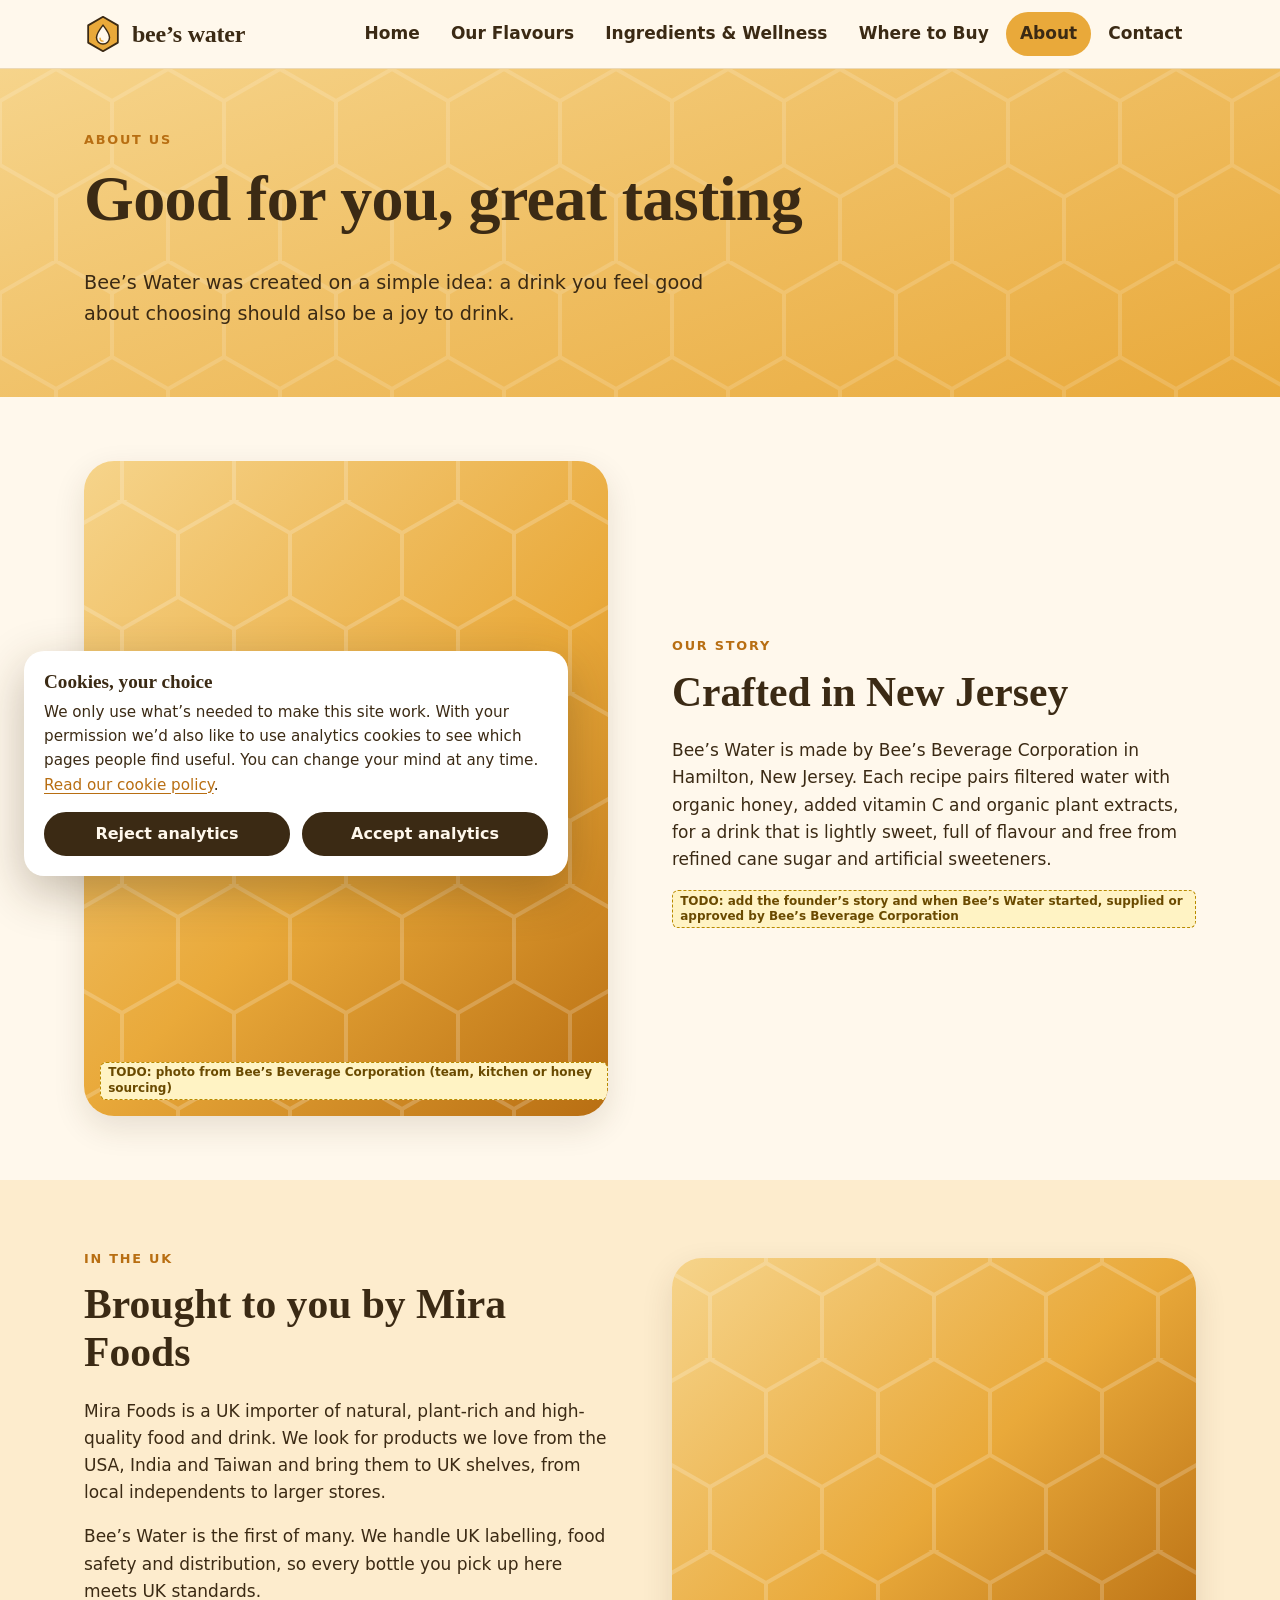
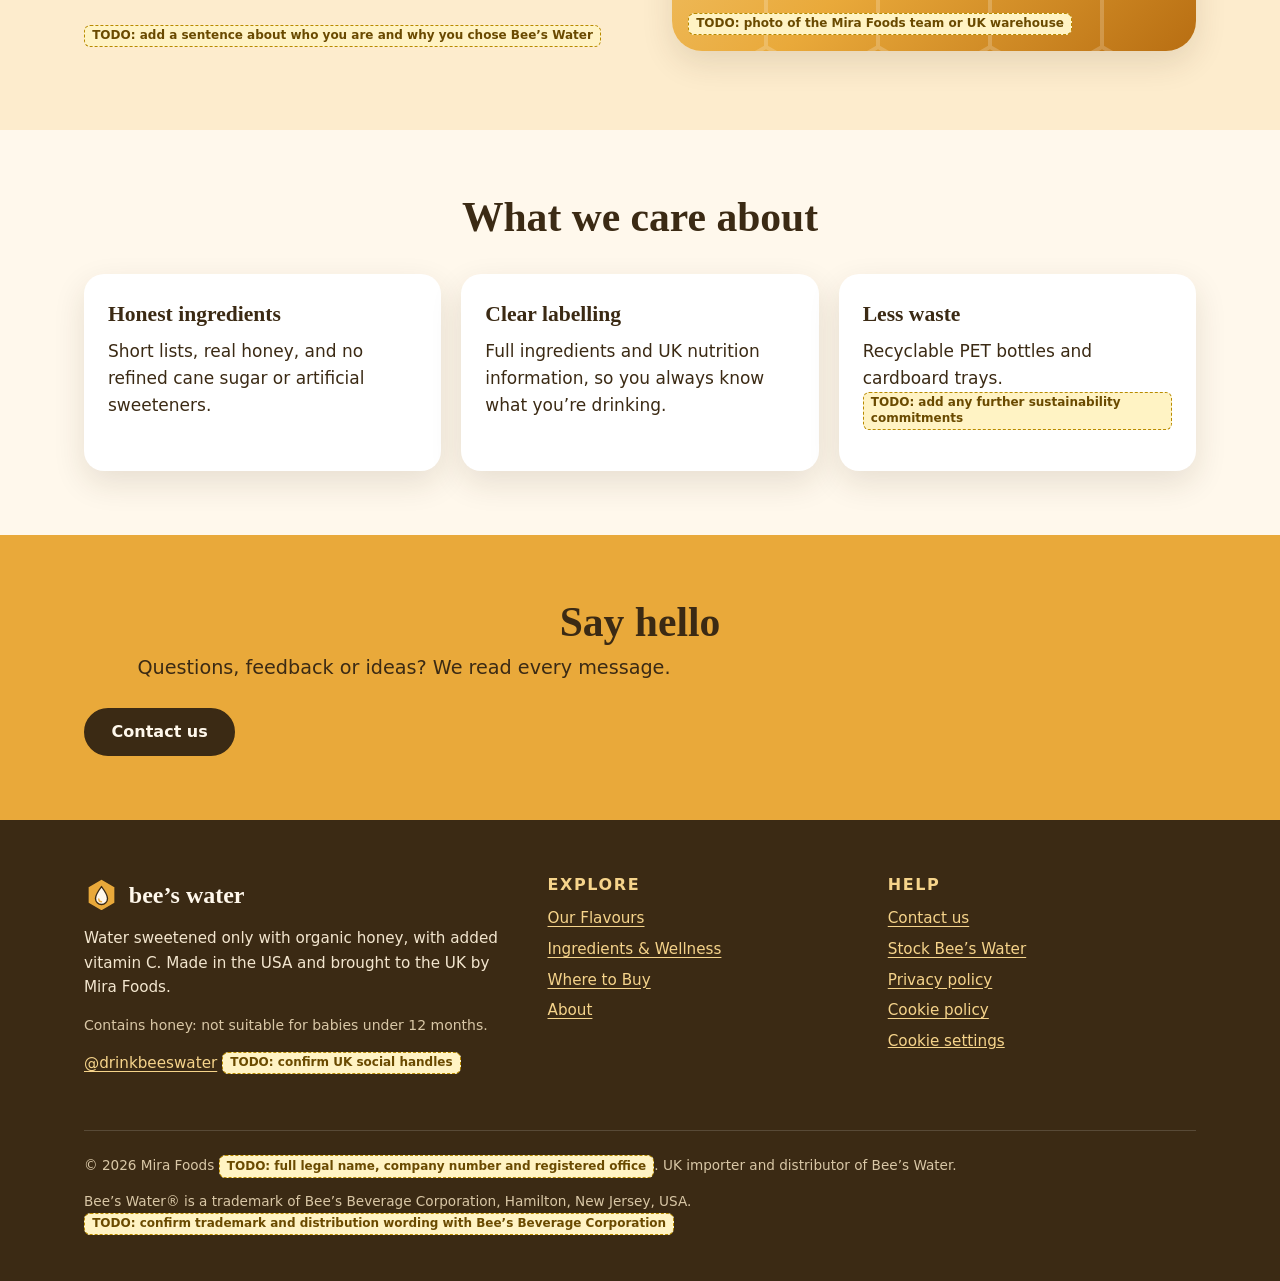
==== about.html @ be187165 "Add Where to Buy, About and Contact pages Co-Authored-By: Claude Opus 5.5 (1M context) <noreply@anth" ====
<!doctype html>
<html lang="en-GB">
<head>
  <meta charset="utf-8">
  <meta name="viewport" content="width=device-width, initial-scale=1">
  <title>About Us | Bee’s Water</title>
  <meta name="description" content="Bee’s Water is made by Bee’s Beverage Corporation in New Jersey, USA, and brought to the UK by Mira Foods.">
  <meta name="theme-color" content="#e9a93a">
  <link rel="icon" href="images/favicon.svg" type="image/svg+xml">
  <link rel="stylesheet" href="css/styles.css">
  <!-- TODO: add og:image and canonical URL once the domain is confirmed -->
</head>
<body>
  <a class="skip-link" href="#main">Skip to content</a>

  <header class="site-header">
    <div class="wrap">
      <a class="brand" href="index.html" aria-label="Bee’s Water home">
        <img src="images/logo-mark.svg" alt="" width="40" height="40">
        <span>bee’s water</span>
      </a>
      <!-- TODO: swap the placeholder mark for the official Bee’s Water logo files from Bee’s Beverage Corporation -->
      <button class="nav-toggle" type="button" aria-expanded="false" aria-controls="site-nav">
        <span class="nav-toggle-bars" aria-hidden="true"></span>Menu
      </button>
      <nav id="site-nav" class="site-nav" aria-label="Main">
        <ul>
          <li><a href="index.html">Home</a></li>
          <li><a href="flavours.html">Our Flavours</a></li>
          <li><a href="ingredients.html">Ingredients &amp; Wellness</a></li>
          <li><a href="where-to-buy.html">Where to Buy</a></li>
          <li><a href="about.html" aria-current="page">About</a></li>
          <li><a href="contact.html">Contact</a></li>
        </ul>
      </nav>
    </div>
  </header>

  <main id="main">
    <section class="page-hero">
      <div class="wrap">
        <span class="eyebrow">About us</span>
        <h1>Good for you, great tasting</h1>
        <p class="lede">Bee’s Water was created on a simple idea: a drink you feel good about choosing should also be a joy to drink.</p>
      </div>
    </section>

    <section class="section">
      <div class="wrap split">
        <div class="photo photo--tall">
          <span class="todo">TODO: photo from Bee’s Beverage Corporation (team, kitchen or honey sourcing)</span>
        </div>
        <div>
          <span class="eyebrow">Our story</span>
          <h2>Crafted in New Jersey</h2>
          <p>Bee’s Water is made by Bee’s Beverage Corporation in Hamilton, New Jersey. Each recipe pairs filtered water with organic honey, added vitamin C and organic plant extracts, for a drink that is lightly sweet, full of flavour and free from refined cane sugar and artificial sweeteners.</p>
          <p><span class="todo">TODO: add the founder’s story and when Bee’s Water started, supplied or approved by Bee’s Beverage Corporation</span></p>
        </div>
      </div>
    </section>

    <section class="section section--cream2">
      <div class="wrap split split--flip">
        <div class="photo">
          <span class="todo">TODO: photo of the Mira Foods team or UK warehouse</span>
        </div>
        <div>
          <span class="eyebrow">In the UK</span>
          <h2>Brought to you by Mira Foods</h2>
          <p>Mira Foods is a UK importer of natural, plant-rich and high-quality food and drink. We look for products we love from the USA, India and Taiwan and bring them to UK shelves, from local independents to larger stores.</p>
          <p>Bee’s Water is the first of many. We handle UK labelling, food safety and distribution, so every bottle you pick up here meets UK standards.</p>
          <p><span class="todo">TODO: add a sentence about who you are and why you chose Bee’s Water</span></p>
        </div>
      </div>
    </section>

    <section class="section">
      <div class="wrap">
        <div class="center"><h2>What we care about</h2></div>
        <div class="grid grid--3" style="margin-top:2rem">
          <div class="card"><h3>Honest ingredients</h3><p>Short lists, real honey, and no refined cane sugar or artificial sweeteners.</p></div>
          <div class="card"><h3>Clear labelling</h3><p>Full ingredients and UK nutrition information, so you always know what you’re drinking.</p></div>
          <div class="card"><h3>Less waste</h3><p>Recyclable PET bottles and cardboard trays. <span class="todo">TODO: add any further sustainability commitments</span></p></div>
        </div>
      </div>
    </section>

    <section class="section section--honey">
      <div class="wrap cta-band">
        <h2>Say hello</h2>
        <p class="lede" style="color:var(--ink)">Questions, feedback or ideas? We read every message.</p>
        <div class="btn-row"><a class="btn" href="contact.html">Contact us</a></div>
      </div>
    </section>
  </main>

  <footer class="site-footer">
    <div class="wrap">
      <div class="footer-grid">
        <div>
          <p class="footer-brand"><img src="images/logo-mark.svg" alt="" width="36" height="36">bee’s water</p>
          <p>Water sweetened only with organic honey, with added vitamin C. Made in the USA and brought to the UK by Mira Foods.</p>
          <p class="small" style="color:#d9c7a6">Contains honey: not suitable for babies under 12 months.</p>
          <p><a href="https://www.instagram.com/drinkbeeswater" rel="noopener">@drinkbeeswater</a> <span class="todo">TODO: confirm UK social handles</span></p>
        </div>
        <div>
          <h2>Explore</h2>
          <ul>
            <li><a href="flavours.html">Our Flavours</a></li>
            <li><a href="ingredients.html">Ingredients &amp; Wellness</a></li>
            <li><a href="where-to-buy.html">Where to Buy</a></li>
            <li><a href="about.html">About</a></li>
          </ul>
        </div>
        <div>
          <h2>Help</h2>
          <ul>
            <li><a href="contact.html">Contact us</a></li>
            <li><a href="where-to-buy.html#trade">Stock Bee’s Water</a></li>
            <li><a href="privacy.html">Privacy policy</a></li>
            <li><a href="cookies.html">Cookie policy</a></li>
            <li><button class="link-button" type="button" data-cookie-settings>Cookie settings</button></li>
          </ul>
        </div>
      </div>
      <div class="footer-legal">
        <p>© <span data-year>2026</span> Mira Foods <span class="todo">TODO: full legal name, company number and registered office</span>. UK importer and distributor of Bee’s Water.</p>
        <p>Bee’s Water® is a trademark of Bee’s Beverage Corporation, Hamilton, New Jersey, USA. <span class="todo">TODO: confirm trademark and distribution wording with Bee’s Beverage Corporation</span></p>
      </div>
    </div>
  </footer>

  <div id="cookie-banner" class="cookie-banner" role="region" aria-label="Cookie consent" hidden>
    <h2>Cookies, your choice</h2>
    <p>We only use what’s needed to make this site work. With your permission we’d also like to use analytics cookies to see which pages people find useful. You can change your mind at any time. <a href="cookies.html">Read our cookie policy</a>.</p>
    <div class="btn-row">
      <button class="btn" type="button" data-consent="reject">Reject analytics</button>
      <button class="btn" type="button" data-consent="accept">Accept analytics</button>
    </div>
  </div>

  <script src="js/main.js" defer></script>
</body>
</html>
---- css/styles.css ----
/* Bee's Water UK — shared styles
   Mobile-first. Breakpoints: 40em (640px), 60em (960px). */

:root {
  --honey: #e9a93a;
  --honey-light: #f6d48b;
  --honey-deep: #b86e12;
  --cream: #fff8ec;
  --cream-2: #fdeccd;
  --ink: #3b2a14;
  --ink-soft: #6b5434;
  --white: #ffffff;
  --line: #ecd9b6;

  --blueberry: #5b4b9e;
  --classic: #e9a93a;
  --ginger: #d9822b;
  --lemon: #f2cf3b;

  --radius: 1.25rem;
  --radius-pill: 999px;
  --shadow: 0 0.75rem 2rem rgba(59, 42, 20, 0.12);
  --wrap: 72rem;

  --font-head: "Iowan Old Style", "Palatino Linotype", Palatino, Georgia, serif;
  --font-body: system-ui, -apple-system, "Segoe UI", Roboto, "Helvetica Neue", Arial, sans-serif;
}

*,
*::before,
*::after { box-sizing: border-box; }

html { scroll-behavior: smooth; -webkit-text-size-adjust: 100%; }
@media (prefers-reduced-motion: reduce) {
  html { scroll-behavior: auto; }
  *, *::before, *::after { transition: none !important; animation: none !important; }
}

body {
  margin: 0;
  font-family: var(--font-body);
  font-size: 1.0625rem;
  line-height: 1.6;
  color: var(--ink);
  background: var(--cream);
}

img, svg { max-width: 100%; height: auto; display: block; }

h1, h2, h3 {
  font-family: var(--font-head);
  line-height: 1.15;
  margin: 0 0 0.5em;
  color: var(--ink);
}
h1 { font-size: clamp(2.25rem, 7vw, 4rem); letter-spacing: -0.01em; }
h2 { font-size: clamp(1.75rem, 4.5vw, 2.6rem); }
h3 { font-size: 1.35rem; }
p { margin: 0 0 1em; }

a { color: var(--honey-deep); text-underline-offset: 0.2em; }
a:hover { color: var(--ink); }
:focus-visible { outline: 3px solid var(--blueberry); outline-offset: 3px; border-radius: 4px; }

.wrap { width: 100%; max-width: var(--wrap); margin: 0 auto; padding: 0 1.25rem; }
.section { padding: 4rem 0; }
.section--cream2 { background: var(--cream-2); }
.section--honey { background: var(--honey); }
.section--ink { background: var(--ink); color: var(--cream); }
.section--ink h2, .section--ink h3 { color: var(--cream); }
.center { text-align: center; }
.lede { font-size: 1.2rem; color: var(--ink-soft); max-width: 40rem; }
.center .lede { margin-left: auto; margin-right: auto; }
.eyebrow {
  display: inline-block;
  font-size: 0.8rem;
  font-weight: 700;
  letter-spacing: 0.14em;
  text-transform: uppercase;
  color: var(--honey-deep);
  margin-bottom: 0.75rem;
}
.small { font-size: 0.875rem; color: var(--ink-soft); }

.skip-link {
  position: absolute; left: -999px; top: 0.5rem;
  background: var(--ink); color: var(--cream); padding: 0.5rem 1rem; z-index: 100;
  border-radius: var(--radius-pill);
}
.skip-link:focus { left: 0.5rem; }

/* TODO marker: visible flag for anything awaiting Naren's input. Search the code for "TODO". */
.todo {
  display: inline-block;
  font: 600 0.75rem/1.3 var(--font-body);
  background: #fff3c4;
  color: #6a4a00;
  border: 1px dashed #b88a00;
  border-radius: 0.4rem;
  padding: 0.15rem 0.45rem;
  vertical-align: middle;
}
.todo-block {
  border: 2px dashed #b88a00;
  background: #fffbea;
  border-radius: var(--radius);
  padding: 1rem 1.25rem;
  margin: 1.5rem 0;
}

/* Buttons */
.btn {
  display: inline-flex; align-items: center; justify-content: center; gap: 0.5rem;
  min-height: 3rem;
  padding: 0.75rem 1.6rem;
  border-radius: var(--radius-pill);
  border: 2px solid var(--ink);
  background: var(--ink);
  color: var(--cream);
  font: 600 1rem/1 var(--font-body);
  text-decoration: none;
  cursor: pointer;
  transition: transform 0.15s ease, background 0.15s ease, color 0.15s ease;
}
.btn:hover { transform: translateY(-2px); background: var(--honey-deep); border-color: var(--honey-deep); color: var(--white); }
.btn--ghost { background: transparent; color: var(--ink); }
.btn--ghost:hover { background: var(--ink); border-color: var(--ink); color: var(--cream); }
.btn--honey { background: var(--honey); border-color: var(--honey); color: var(--ink); }
.btn--honey:hover { background: var(--cream); border-color: var(--cream); color: var(--ink); }
.btn-row { display: flex; flex-wrap: wrap; gap: 0.75rem; margin-top: 1.5rem; }
.center .btn-row { justify-content: center; }

/* Header */
.site-header {
  position: sticky; top: 0; z-index: 50;
  background: rgba(255, 248, 236, 0.95);
  backdrop-filter: blur(8px);
  border-bottom: 1px solid var(--line);
}
.site-header .wrap { display: flex; align-items: center; justify-content: space-between; min-height: 4.25rem; }
.brand { display: flex; align-items: center; gap: 0.6rem; text-decoration: none; color: var(--ink); }
.brand img { width: 2.4rem; height: 2.4rem; }
.brand span { font-family: var(--font-head); font-size: 1.5rem; font-weight: 700; letter-spacing: -0.01em; }

.nav-toggle {
  display: inline-flex; align-items: center; gap: 0.5rem;
  background: none; border: 2px solid var(--ink); border-radius: var(--radius-pill);
  padding: 0.45rem 1rem; font: 600 0.95rem var(--font-body); color: var(--ink); cursor: pointer;
}
.nav-toggle-bars, .nav-toggle-bars::before, .nav-toggle-bars::after {
  display: block; width: 1.1rem; height: 2px; background: var(--ink); position: relative; content: "";
}
.nav-toggle-bars::before { position: absolute; top: -6px; }
.nav-toggle-bars::after { position: absolute; top: 6px; }

.site-nav { display: none; }
.site-nav.is-open {
  display: block; position: absolute; left: 0; right: 0; top: 100%;
  background: var(--cream); border-bottom: 1px solid var(--line); box-shadow: var(--shadow);
}
.site-nav ul { list-style: none; margin: 0; padding: 0.5rem 1.25rem 1.25rem; }
.site-nav a {
  display: block; padding: 0.8rem 0; text-decoration: none; color: var(--ink); font-weight: 600;
  border-bottom: 1px solid var(--line);
}
.site-nav a[aria-current="page"] { color: var(--honey-deep); }

@media (min-width: 60em) {
  .nav-toggle { display: none; }
  .site-nav, .site-nav.is-open { display: block; position: static; background: none; border: 0; box-shadow: none; }
  .site-nav ul { display: flex; gap: 0.25rem; padding: 0; }
  .site-nav a { border: 0; padding: 0.5rem 0.85rem; border-radius: var(--radius-pill); }
  .site-nav a:hover { background: var(--cream-2); }
  .site-nav a[aria-current="page"] { background: var(--honey); color: var(--ink); }
}

/* Hero */
.hero {
  position: relative; overflow: hidden;
  background:
    radial-gradient(circle at 85% 20%, rgba(255, 255, 255, 0.55), transparent 40%),
    linear-gradient(160deg, var(--honey-light) 0%, var(--honey) 60%, #dc9426 100%);
  padding: 3rem 0 0;
}
.hero::before {
  /* honeycomb texture */
  content: ""; position: absolute; inset: 0; opacity: 0.18; pointer-events: none;
  background-image: url("../images/honeycomb.svg");
  background-size: 7rem auto;
}
.hero .wrap { position: relative; display: grid; gap: 2rem; }
.hero h1 { color: var(--ink); }
.hero .lede { color: var(--ink); }
.hero-bottles { display: flex; justify-content: center; align-items: flex-end; gap: 0.25rem; margin-top: 1rem; }
.hero-bottles img { width: 22%; max-width: 8.5rem; filter: drop-shadow(0 1rem 1rem rgba(59, 42, 20, 0.25)); }
.hero-bottles img:nth-child(2), .hero-bottles img:nth-child(3) { width: 25%; max-width: 9.5rem; }
@media (min-width: 60em) {
  .hero { padding: 5rem 0 0; }
  .hero .wrap { grid-template-columns: 1.05fr 1fr; align-items: end; }
  .hero-copy { padding-bottom: 5rem; }
}

.page-hero {
  background: linear-gradient(160deg, var(--honey-light), var(--honey));
  padding: 3.5rem 0 3rem;
  position: relative; overflow: hidden;
}
.page-hero::before {
  content: ""; position: absolute; inset: 0; opacity: 0.15; pointer-events: none;
  background-image: url("../images/honeycomb.svg"); background-size: 7rem auto;
}
.page-hero .wrap { position: relative; }
.page-hero .lede { color: var(--ink); }

/* Feature badges */
.badges { display: grid; grid-template-columns: repeat(2, 1fr); gap: 0.75rem; list-style: none; padding: 0; margin: 2rem 0 0; }
.badges li {
  background: var(--white); border-radius: var(--radius); padding: 1rem; text-align: center;
  font-weight: 600; box-shadow: 0 0.25rem 1rem rgba(59, 42, 20, 0.06);
}
.badges li span { display: block; font-size: 1.6rem; margin-bottom: 0.25rem; }
@media (min-width: 40em) { .badges { grid-template-columns: repeat(3, 1fr); } }
@media (min-width: 60em) { .badges { grid-template-columns: repeat(6, 1fr); } }

/* Cards and grids */
.grid { display: grid; gap: 1.25rem; }
@media (min-width: 40em) { .grid--2 { grid-template-columns: repeat(2, 1fr); } }
@media (min-width: 60em) {
  .grid--3 { grid-template-columns: repeat(3, 1fr); }
  .grid--4 { grid-template-columns: repeat(4, 1fr); }
}
@media (min-width: 40em) and (max-width: 59.99em) {
  .grid--3, .grid--4 { grid-template-columns: repeat(2, 1fr); }
}
.card {
  background: var(--white); border-radius: var(--radius); padding: 1.5rem;
  box-shadow: var(--shadow);
}
.card h3 { margin-top: 0.25rem; }

.flavour-card {
  --c: var(--honey);
  display: flex; flex-direction: column;
  background: var(--white); border-radius: var(--radius); overflow: hidden; box-shadow: var(--shadow);
  text-decoration: none; color: var(--ink);
  transition: transform 0.2s ease;
}
a.flavour-card:hover { transform: translateY(-4px); color: var(--ink); }
.flavour-card__art {
  background: radial-gradient(circle at 50% 30%, rgba(255, 255, 255, 0.6), transparent 60%), var(--c);
  padding: 1.5rem 0 0; display: flex; justify-content: center;
}
.flavour-card__art img { width: 42%; max-width: 8rem; filter: drop-shadow(0 0.75rem 0.75rem rgba(0, 0, 0, 0.2)); }
.flavour-card__body { padding: 1.25rem 1.5rem 1.5rem; }
.flavour-card__body h3 { margin-bottom: 0.25rem; }
.flavour-card__body p { margin: 0; color: var(--ink-soft); }
.c-blueberry { --c: #8f7fd0; }
.c-classic { --c: var(--honey-light); }
.c-ginger { --c: #f0b26a; }
.c-lemon { --c: #f7e17c; }

/* Split / media blocks */
.split { display: grid; gap: 2rem; align-items: center; }
@media (min-width: 60em) {
  .split { grid-template-columns: 1fr 1fr; gap: 4rem; }
  .split--flip > :first-child { order: 2; }
}

.photo {
  position: relative; border-radius: calc(var(--radius) * 1.5); overflow: hidden;
  aspect-ratio: 4 / 3; box-shadow: var(--shadow);
  background: linear-gradient(135deg, var(--honey-light), var(--honey) 55%, var(--honey-deep));
}
.photo::before {
  /* placeholder texture, hidden once a real photo is added */
  content: ""; position: absolute; inset: 0; opacity: 0.2;
  background: url("../images/honeycomb.svg") center / 7rem auto;
}
.photo:has(img)::before { display: none; }
.photo--tall { aspect-ratio: 4 / 5; }
.photo--wide { aspect-ratio: 16 / 9; }
.photo img { width: 100%; height: 100%; object-fit: cover; }
.photo .todo { position: absolute; left: 1rem; bottom: 1rem; }

/* Serve suggestions */
.serve { display: grid; gap: 1.25rem; }
@media (min-width: 40em) { .serve { grid-template-columns: 1fr 1fr; } }
.serve .card { text-align: center; }
.serve .card span { font-size: 2.5rem; display: block; }

/* Flavour detail (flavours page) */
.flavour {
  display: grid; gap: 1.5rem; padding: 3.5rem 0; border-bottom: 1px solid var(--line);
  scroll-margin-top: 5rem;
}
.flavour:last-of-type { border-bottom: 0; }
.flavour__art {
  background: radial-gradient(circle at 50% 30%, rgba(255, 255, 255, 0.6), transparent 60%), var(--c, var(--honey));
  border-radius: calc(var(--radius) * 1.5); display: flex; justify-content: center; padding: 2rem 0 0;
  min-height: 18rem; align-items: flex-end;
}
.flavour__art img { width: 38%; max-width: 11rem; filter: drop-shadow(0 1rem 1rem rgba(0, 0, 0, 0.2)); }
@media (min-width: 60em) {
  .flavour { grid-template-columns: 0.9fr 1.1fr; gap: 3.5rem; align-items: start; }
}
.tag-list { display: flex; flex-wrap: wrap; gap: 0.5rem; list-style: none; padding: 0; margin: 1rem 0; }
.tag-list li {
  background: var(--cream-2); border-radius: var(--radius-pill); padding: 0.3rem 0.85rem;
  font-size: 0.875rem; font-weight: 600;
}
.price { font-family: var(--font-head); font-size: 1.6rem; font-weight: 700; margin: 0.5rem 0 0; }

details {
  background: var(--white); border-radius: var(--radius); padding: 0.25rem 1.25rem; margin: 0.75rem 0;
  box-shadow: 0 0.25rem 1rem rgba(59, 42, 20, 0.06);
}
summary { cursor: pointer; font-weight: 700; padding: 0.85rem 0; }
details[open] summary { border-bottom: 1px solid var(--line); margin-bottom: 0.75rem; }

/* Tables */
.table-wrap { overflow-x: auto; }
table { width: 100%; border-collapse: collapse; font-size: 0.95rem; margin: 0.5rem 0 1rem; }
th, td { text-align: left; padding: 0.55rem 0.5rem; border-bottom: 1px solid var(--line); vertical-align: top; }
th { font-weight: 700; }
td.num, th.num { text-align: right; white-space: nowrap; }
caption { text-align: left; font-weight: 700; padding-bottom: 0.5rem; }

/* Callouts */
.callout {
  background: var(--white); border-left: 6px solid var(--honey); border-radius: 0.75rem;
  padding: 1rem 1.25rem; margin: 1.5rem 0;
}

/* Steps / timeline */
.steps { counter-reset: step; list-style: none; padding: 0; display: grid; gap: 1rem; }
@media (min-width: 60em) { .steps { grid-template-columns: repeat(3, 1fr); } }
.steps li { counter-increment: step; background: var(--white); border-radius: var(--radius); padding: 1.5rem; box-shadow: var(--shadow); }
.steps li::before {
  content: counter(step); display: grid; place-items: center;
  width: 2.5rem; height: 2.5rem; border-radius: 50%;
  background: var(--honey); font-weight: 800; margin-bottom: 0.75rem;
}

/* Forms */
form { display: grid; gap: 1rem; }
label { font-weight: 600; display: block; margin-bottom: 0.3rem; }
input[type="text"], input[type="email"], input[type="tel"], select, textarea {
  width: 100%; font: inherit; color: var(--ink);
  padding: 0.75rem 1rem; border: 2px solid var(--line); border-radius: 0.9rem; background: var(--white);
}
input:focus, select:focus, textarea:focus { border-color: var(--honey-deep); outline: none; box-shadow: 0 0 0 3px rgba(233, 169, 58, 0.35); }
textarea { min-height: 9rem; resize: vertical; }
.check { display: flex; gap: 0.6rem; align-items: flex-start; font-weight: 400; }
.check input { margin-top: 0.35rem; width: 1.1rem; height: 1.1rem; accent-color: var(--honey-deep); flex: none; }
.form-status { font-weight: 600; }

/* Prose (legal pages) */
.prose { max-width: 46rem; }
.prose h2 { font-size: 1.6rem; margin-top: 2.25rem; }
.prose h3 { margin-top: 1.5rem; }
.prose ul { padding-left: 1.25rem; }
.prose li { margin-bottom: 0.4rem; }

/* CTA band */
.cta-band { text-align: center; }
.cta-band h2 { margin-bottom: 0.4rem; }

/* Footer */
.site-footer { background: var(--ink); color: #f3e6cf; padding: 3.5rem 0 2rem; font-size: 0.95rem; }
.site-footer a { color: var(--honey-light); }
.site-footer a:hover { color: var(--white); }
.footer-grid { display: grid; gap: 2rem; }
@media (min-width: 40em) { .footer-grid { grid-template-columns: 1.4fr 1fr 1fr; } }
.footer-brand { display: flex; align-items: center; gap: 0.6rem; font-family: var(--font-head); font-size: 1.5rem; font-weight: 700; color: var(--cream); margin-bottom: 0.75rem; }
.footer-brand img { width: 2.2rem; }
.site-footer h2 { font-size: 1rem; font-family: var(--font-body); letter-spacing: 0.1em; text-transform: uppercase; color: var(--honey-light); margin-bottom: 0.75rem; }
.site-footer ul { list-style: none; padding: 0; margin: 0; }
.site-footer li { margin-bottom: 0.4rem; }
.footer-legal { border-top: 1px solid rgba(255, 255, 255, 0.15); margin-top: 2.5rem; padding-top: 1.5rem; font-size: 0.85rem; color: #d9c7a6; }
.link-button { background: none; border: 0; padding: 0; font: inherit; color: var(--honey-light); text-decoration: underline; cursor: pointer; }

/* Cookie banner */
.cookie-banner {
  position: fixed; left: 0.75rem; right: 0.75rem; bottom: 0.75rem; z-index: 200;
  background: var(--white); color: var(--ink); border-radius: var(--radius);
  box-shadow: 0 1rem 3rem rgba(59, 42, 20, 0.3); padding: 1.25rem;
  max-width: 34rem;
}
.cookie-banner[hidden] { display: none; }
.cookie-banner h2 { font-size: 1.2rem; margin-bottom: 0.4rem; }
.cookie-banner p { font-size: 0.95rem; }
.cookie-banner .btn-row { margin-top: 0.75rem; }
.cookie-banner .btn { flex: 1 1 8rem; min-height: 2.75rem; padding: 0.6rem 1rem; }
@media (min-width: 40em) { .cookie-banner { left: 1.5rem; bottom: 1.5rem; } }
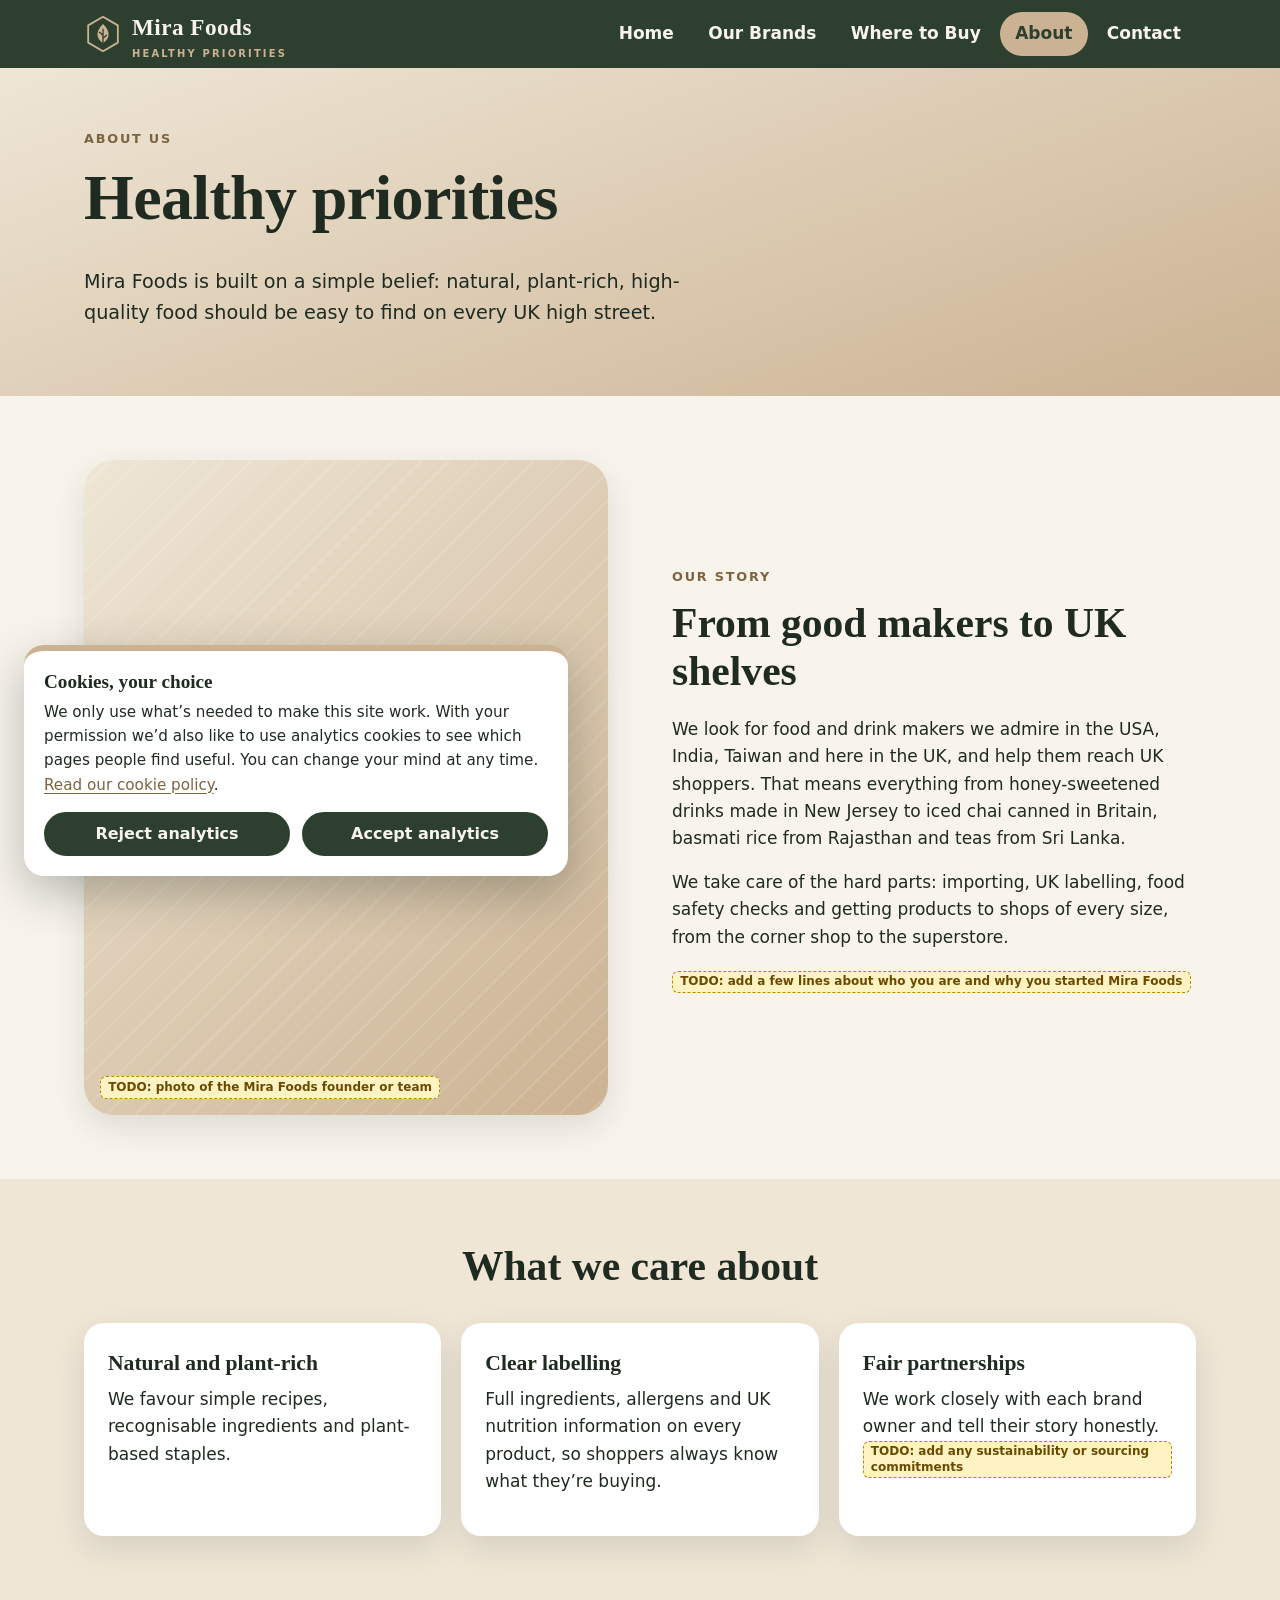
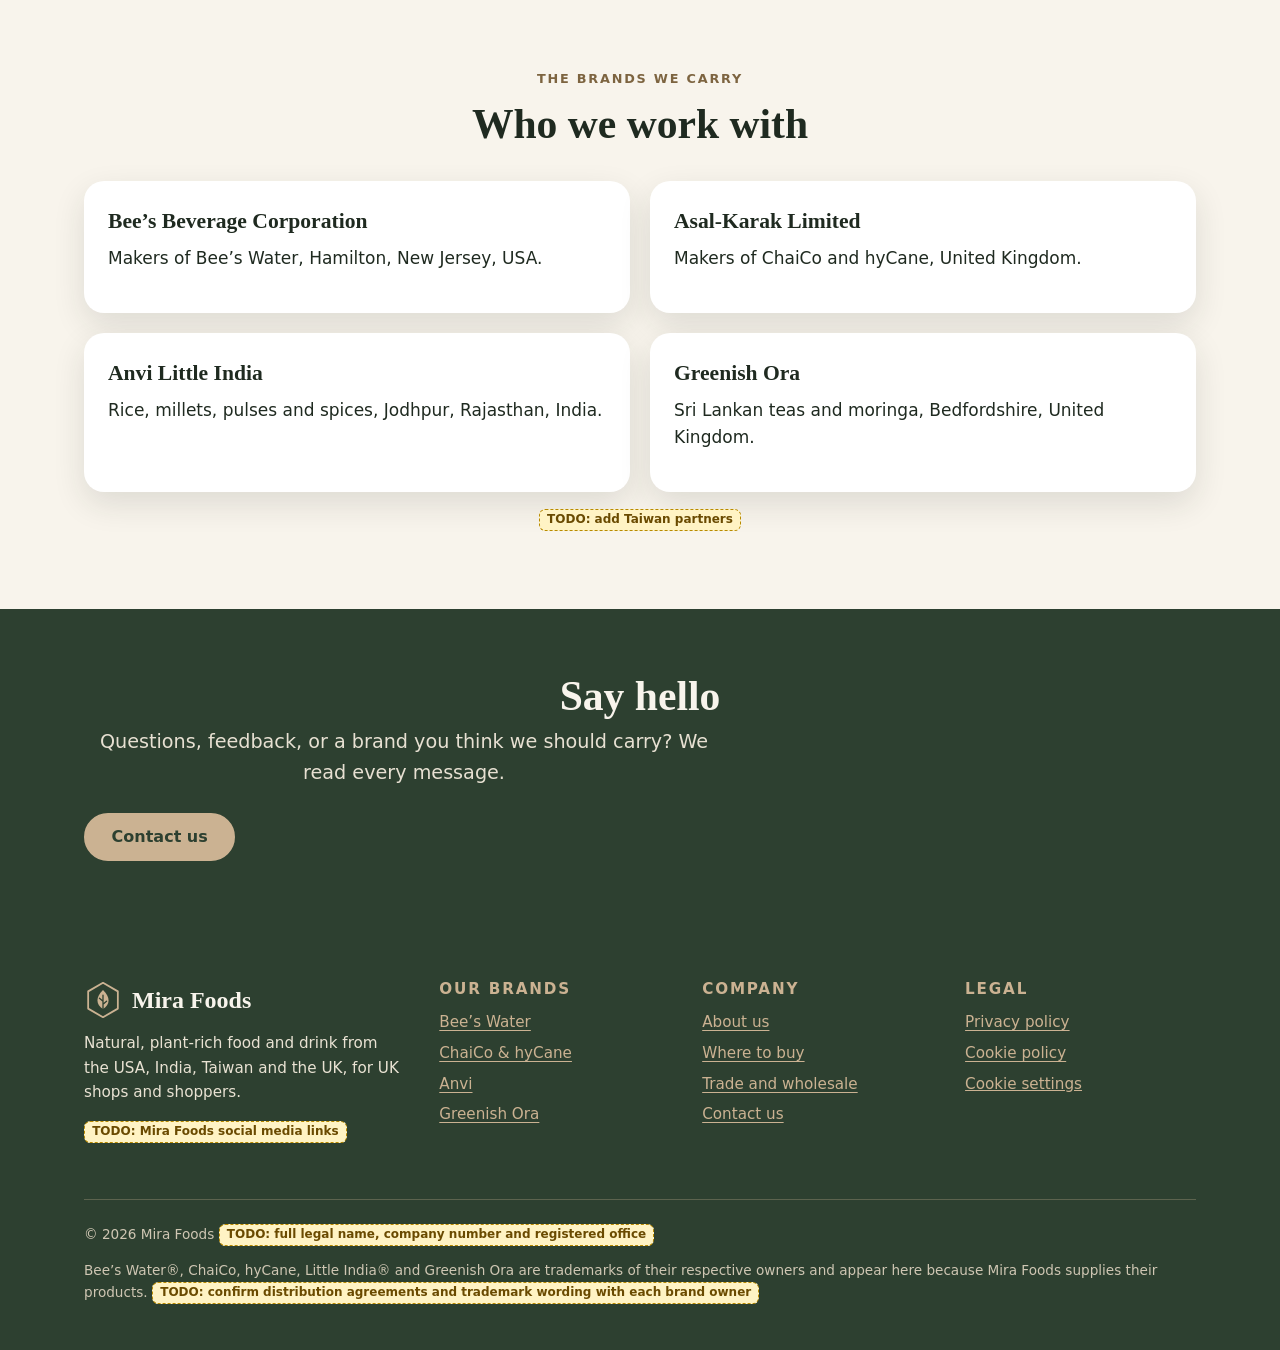
==== commit 14e8e9f5: "Update Where to Buy, About, Contact and legal pages for all brands Co-Authored-By: Claude Opus 5.5 (" ====
--- a/about.html
+++ b/about.html
@@ -3,9 +3,9 @@
 <head>
   <meta charset="utf-8">
   <meta name="viewport" content="width=device-width, initial-scale=1">
-  <title>About Us | Bee’s Water</title>
-  <meta name="description" content="Bee’s Water is made by Bee’s Beverage Corporation in New Jersey, USA, and brought to the UK by Mira Foods.">
-  <meta name="theme-color" content="#e9a93a">
+  <title>About Us | Mira Foods</title>
+  <meta name="description" content="Mira Foods is a UK supplier of natural, plant-rich food and drink from the USA, India, Taiwan and the UK.">
+  <meta name="theme-color" content="#2d4030">
   <link rel="icon" href="images/favicon.svg" type="image/svg+xml">
   <link rel="stylesheet" href="css/styles.css">
   <!-- TODO: add og:image and canonical URL once the domain is confirmed -->
@@ -15,19 +15,18 @@
 
   <header class="site-header">
     <div class="wrap">
-      <a class="brand" href="index.html" aria-label="Bee’s Water home">
-        <img src="images/logo-mark.svg" alt="" width="40" height="40">
-        <span>bee’s water</span>
+      <a class="brand" href="index.html" aria-label="Mira Foods home">
+        <img src="images/mira-mark.svg" alt="" width="40" height="40">
+        <span>Mira Foods<small>Healthy priorities</small></span>
       </a>
-      <!-- TODO: swap the placeholder mark for the official Bee’s Water logo files from Bee’s Beverage Corporation -->
+      <!-- TODO: swap the placeholder mark for the official Mira Foods logo files -->
       <button class="nav-toggle" type="button" aria-expanded="false" aria-controls="site-nav">
         <span class="nav-toggle-bars" aria-hidden="true"></span>Menu
       </button>
       <nav id="site-nav" class="site-nav" aria-label="Main">
         <ul>
           <li><a href="index.html">Home</a></li>
-          <li><a href="flavours.html">Our Flavours</a></li>
-          <li><a href="ingredients.html">Ingredients &amp; Wellness</a></li>
+          <li><a href="brands.html">Our Brands</a></li>
           <li><a href="where-to-buy.html">Where to Buy</a></li>
           <li><a href="about.html" aria-current="page">About</a></li>
           <li><a href="contact.html">Contact</a></li>
@@ -35,61 +34,59 @@
       </nav>
     </div>
   </header>
-
   <main id="main">
     <section class="page-hero">
       <div class="wrap">
         <span class="eyebrow">About us</span>
-        <h1>Good for you, great tasting</h1>
-        <p class="lede">Bee’s Water was created on a simple idea: a drink you feel good about choosing should also be a joy to drink.</p>
+        <h1>Healthy priorities</h1>
+        <p class="lede">Mira Foods is built on a simple belief: natural, plant-rich, high-quality food should be easy to find on every UK high street.</p>
       </div>
     </section>
 
     <section class="section">
       <div class="wrap split">
         <div class="photo photo--tall">
-          <span class="todo">TODO: photo from Bee’s Beverage Corporation (team, kitchen or honey sourcing)</span>
+          <span class="todo">TODO: photo of the Mira Foods founder or team</span>
         </div>
         <div>
           <span class="eyebrow">Our story</span>
-          <h2>Crafted in New Jersey</h2>
-          <p>Bee’s Water is made by Bee’s Beverage Corporation in Hamilton, New Jersey. Each recipe pairs filtered water with organic honey, added vitamin C and organic plant extracts, for a drink that is lightly sweet, full of flavour and free from refined cane sugar and artificial sweeteners.</p>
-          <p><span class="todo">TODO: add the founder’s story and when Bee’s Water started, supplied or approved by Bee’s Beverage Corporation</span></p>
+          <h2>From good makers to UK shelves</h2>
+          <p>We look for food and drink makers we admire in the USA, India, Taiwan and here in the UK, and help them reach UK shoppers. That means everything from honey-sweetened drinks made in New Jersey to iced chai canned in Britain, basmati rice from Rajasthan and teas from Sri Lanka.</p>
+          <p>We take care of the hard parts: importing, UK labelling, food safety checks and getting products to shops of every size, from the corner shop to the superstore.</p>
+          <p><span class="todo">TODO: add a few lines about who you are and why you started Mira Foods</span></p>
         </div>
       </div>
     </section>
 
     <section class="section section--cream2">
-      <div class="wrap split split--flip">
-        <div class="photo">
-          <span class="todo">TODO: photo of the Mira Foods team or UK warehouse</span>
-        </div>
-        <div>
-          <span class="eyebrow">In the UK</span>
-          <h2>Brought to you by Mira Foods</h2>
-          <p>Mira Foods is a UK importer of natural, plant-rich and high-quality food and drink. We look for products we love from the USA, India and Taiwan and bring them to UK shelves, from local independents to larger stores.</p>
-          <p>Bee’s Water is the first of many. We handle UK labelling, food safety and distribution, so every bottle you pick up here meets UK standards.</p>
-          <p><span class="todo">TODO: add a sentence about who you are and why you chose Bee’s Water</span></p>
+      <div class="wrap">
+        <div class="center"><h2>What we care about</h2></div>
+        <div class="grid grid--3" style="margin-top:2rem">
+          <div class="card"><h3>Natural and plant-rich</h3><p>We favour simple recipes, recognisable ingredients and plant-based staples.</p></div>
+          <div class="card"><h3>Clear labelling</h3><p>Full ingredients, allergens and UK nutrition information on every product, so shoppers always know what they’re buying.</p></div>
+          <div class="card"><h3>Fair partnerships</h3><p>We work closely with each brand owner and tell their story honestly. <span class="todo">TODO: add any sustainability or sourcing commitments</span></p></div>
         </div>
       </div>
     </section>
 
     <section class="section">
       <div class="wrap">
-        <div class="center"><h2>What we care about</h2></div>
-        <div class="grid grid--3" style="margin-top:2rem">
-          <div class="card"><h3>Honest ingredients</h3><p>Short lists, real honey, and no refined cane sugar or artificial sweeteners.</p></div>
-          <div class="card"><h3>Clear labelling</h3><p>Full ingredients and UK nutrition information, so you always know what you’re drinking.</p></div>
-          <div class="card"><h3>Less waste</h3><p>Recyclable PET bottles and cardboard trays. <span class="todo">TODO: add any further sustainability commitments</span></p></div>
+        <div class="center"><span class="eyebrow">The brands we carry</span><h2>Who we work with</h2></div>
+        <div class="grid grid--2" style="margin-top:2rem">
+          <div class="card"><h3>Bee’s Beverage Corporation</h3><p>Makers of Bee’s Water, Hamilton, New Jersey, USA.</p></div>
+          <div class="card"><h3>Asal-Karak Limited</h3><p>Makers of ChaiCo and hyCane, United Kingdom.</p></div>
+          <div class="card"><h3>Anvi Little India</h3><p>Rice, millets, pulses and spices, Jodhpur, Rajasthan, India.</p></div>
+          <div class="card"><h3>Greenish Ora</h3><p>Sri Lankan teas and moringa, Bedfordshire, United Kingdom.</p></div>
         </div>
+        <p class="small center" style="margin-top:1rem"><span class="todo">TODO: add Taiwan partners</span></p>
       </div>
     </section>
 
-    <section class="section section--honey">
+    <section class="section section--ink">
       <div class="wrap cta-band">
         <h2>Say hello</h2>
-        <p class="lede" style="color:var(--ink)">Questions, feedback or ideas? We read every message.</p>
-        <div class="btn-row"><a class="btn" href="contact.html">Contact us</a></div>
+        <p class="lede" style="color:#e7e0d2">Questions, feedback, or a brand you think we should carry? We read every message.</p>
+        <div class="btn-row"><a class="btn btn--sand" href="contact.html">Contact us</a></div>
       </div>
     </section>
   </main>
@@ -98,25 +95,31 @@
     <div class="wrap">
       <div class="footer-grid">
         <div>
-          <p class="footer-brand"><img src="images/logo-mark.svg" alt="" width="36" height="36">bee’s water</p>
-          <p>Water sweetened only with organic honey, with added vitamin C. Made in the USA and brought to the UK by Mira Foods.</p>
-          <p class="small" style="color:#d9c7a6">Contains honey: not suitable for babies under 12 months.</p>
-          <p><a href="https://www.instagram.com/drinkbeeswater" rel="noopener">@drinkbeeswater</a> <span class="todo">TODO: confirm UK social handles</span></p>
+          <p class="footer-brand"><img src="images/mira-mark.svg" alt="" width="38" height="38">Mira Foods</p>
+          <p>Natural, plant-rich food and drink from the USA, India, Taiwan and the UK, for UK shops and shoppers.</p>
+          <p><span class="todo">TODO: Mira Foods social media links</span></p>
         </div>
         <div>
-          <h2>Explore</h2>
+          <h2>Our brands</h2>
           <ul>
-            <li><a href="flavours.html">Our Flavours</a></li>
-            <li><a href="ingredients.html">Ingredients &amp; Wellness</a></li>
-            <li><a href="where-to-buy.html">Where to Buy</a></li>
-            <li><a href="about.html">About</a></li>
+            <li><a href="bees-water.html">Bee’s Water</a></li>
+            <li><a href="chaico.html">ChaiCo &amp; hyCane</a></li>
+            <li><a href="anvi.html">Anvi</a></li>
+            <li><a href="greenish-ora.html">Greenish Ora</a></li>
           </ul>
         </div>
         <div>
-          <h2>Help</h2>
+          <h2>Company</h2>
           <ul>
+            <li><a href="about.html">About us</a></li>
+            <li><a href="where-to-buy.html">Where to buy</a></li>
+            <li><a href="where-to-buy.html#trade">Trade and wholesale</a></li>
             <li><a href="contact.html">Contact us</a></li>
-            <li><a href="where-to-buy.html#trade">Stock Bee’s Water</a></li>
+          </ul>
+        </div>
+        <div>
+          <h2>Legal</h2>
+          <ul>
             <li><a href="privacy.html">Privacy policy</a></li>
             <li><a href="cookies.html">Cookie policy</a></li>
             <li><button class="link-button" type="button" data-cookie-settings>Cookie settings</button></li>
@@ -124,8 +127,8 @@
         </div>
       </div>
       <div class="footer-legal">
-        <p>© <span data-year>2026</span> Mira Foods <span class="todo">TODO: full legal name, company number and registered office</span>. UK importer and distributor of Bee’s Water.</p>
-        <p>Bee’s Water® is a trademark of Bee’s Beverage Corporation, Hamilton, New Jersey, USA. <span class="todo">TODO: confirm trademark and distribution wording with Bee’s Beverage Corporation</span></p>
+        <p>© <span data-year>2026</span> Mira Foods <span class="todo">TODO: full legal name, company number and registered office</span></p>
+        <p>Bee’s Water®, ChaiCo, hyCane, Little India® and Greenish Ora are trademarks of their respective owners and appear here because Mira Foods supplies their products. <span class="todo">TODO: confirm distribution agreements and trademark wording with each brand owner</span></p>
       </div>
     </div>
   </footer>
--- a/css/styles.css
+++ b/css/styles.css
@@ -1,30 +1,39 @@
-/* Bee's Water UK — shared styles
-   Mobile-first. Breakpoints: 40em (640px), 60em (960px). */
+/* Mira Foods — shared styles
+   Mobile-first. Breakpoints: 40em (640px), 60em (960px).
+   Mira brand: Deep Forest Green #2D4030 and Warm Sand #CBB292 (Brand Identity v1.0).
+   Each brand page sets its own accent with a .theme-* class on <body>. */
 
 :root {
-  --honey: #e9a93a;
-  --honey-light: #f6d48b;
-  --honey-deep: #b86e12;
-  --cream: #fff8ec;
-  --cream-2: #fdeccd;
-  --ink: #3b2a14;
-  --ink-soft: #6b5434;
+  --green: #2d4030;
+  --green-2: #3c5440;
+  --sand: #cbb292;
+  --sand-light: #e8dcc6;
+  --cream: #f8f4ec;
+  --cream-2: #efe6d6;
+  --ink: #1f2a20;
+  --ink-soft: #55604f;
   --white: #ffffff;
-  --line: #ecd9b6;
-
-  --blueberry: #5b4b9e;
-  --classic: #e9a93a;
-  --ginger: #d9822b;
-  --lemon: #f2cf3b;
+  --line: #e0d4bf;
+
+  /* Brand accent (overridden per brand page) */
+  --brand: var(--sand);
+  --brand-deep: #7d6440;
+  --hero-a: var(--cream-2);
+  --hero-b: var(--sand);
 
   --radius: 1.25rem;
   --radius-pill: 999px;
-  --shadow: 0 0.75rem 2rem rgba(59, 42, 20, 0.12);
+  --shadow: 0 0.75rem 2rem rgba(31, 42, 32, 0.12);
   --wrap: 72rem;
 
   --font-head: "Iowan Old Style", "Palatino Linotype", Palatino, Georgia, serif;
   --font-body: system-ui, -apple-system, "Segoe UI", Roboto, "Helvetica Neue", Arial, sans-serif;
 }
+
+.theme-bees   { --brand: #e9a93a; --brand-deep: #9a5b0c; --hero-a: #f6d48b; --hero-b: #e9a93a; }
+.theme-chaico { --brand: #db5c2d; --brand-deep: #a63d16; --hero-a: #f8d2bf; --hero-b: #ef9a74; }
+.theme-anvi   { --brand: #2e3192; --brand-deep: #2e3192; --hero-a: #e6e7f8; --hero-b: #f2c27e; }
+.theme-ora    { --brand: #b8862b; --brand-deep: #7a5a17; --hero-a: #eef0dc; --hero-b: #c8d59a; }
 
 *,
 *::before,
@@ -58,16 +67,17 @@
 h3 { font-size: 1.35rem; }
 p { margin: 0 0 1em; }
 
-a { color: var(--honey-deep); text-underline-offset: 0.2em; }
+a { color: var(--brand-deep); text-underline-offset: 0.2em; }
 a:hover { color: var(--ink); }
-:focus-visible { outline: 3px solid var(--blueberry); outline-offset: 3px; border-radius: 4px; }
+:focus-visible { outline: 3px solid #1d5fd1; outline-offset: 3px; border-radius: 4px; }
 
 .wrap { width: 100%; max-width: var(--wrap); margin: 0 auto; padding: 0 1.25rem; }
 .section { padding: 4rem 0; }
 .section--cream2 { background: var(--cream-2); }
-.section--honey { background: var(--honey); }
-.section--ink { background: var(--ink); color: var(--cream); }
+.section--brand { background: var(--hero-a); }
+.section--ink { background: var(--green); color: var(--cream); }
 .section--ink h2, .section--ink h3 { color: var(--cream); }
+.section--ink .eyebrow { color: var(--sand); }
 .center { text-align: center; }
 .lede { font-size: 1.2rem; color: var(--ink-soft); max-width: 40rem; }
 .center .lede { margin-left: auto; margin-right: auto; }
@@ -77,14 +87,14 @@
   font-weight: 700;
   letter-spacing: 0.14em;
   text-transform: uppercase;
-  color: var(--honey-deep);
+  color: var(--brand-deep);
   margin-bottom: 0.75rem;
 }
 .small { font-size: 0.875rem; color: var(--ink-soft); }
 
 .skip-link {
   position: absolute; left: -999px; top: 0.5rem;
-  background: var(--ink); color: var(--cream); padding: 0.5rem 1rem; z-index: 100;
+  background: var(--green); color: var(--cream); padding: 0.5rem 1rem; z-index: 100;
   border-radius: var(--radius-pill);
 }
 .skip-link:focus { left: 0.5rem; }
@@ -114,41 +124,44 @@
   min-height: 3rem;
   padding: 0.75rem 1.6rem;
   border-radius: var(--radius-pill);
-  border: 2px solid var(--ink);
-  background: var(--ink);
+  border: 2px solid var(--green);
+  background: var(--green);
   color: var(--cream);
   font: 600 1rem/1 var(--font-body);
   text-decoration: none;
   cursor: pointer;
   transition: transform 0.15s ease, background 0.15s ease, color 0.15s ease;
 }
-.btn:hover { transform: translateY(-2px); background: var(--honey-deep); border-color: var(--honey-deep); color: var(--white); }
-.btn--ghost { background: transparent; color: var(--ink); }
-.btn--ghost:hover { background: var(--ink); border-color: var(--ink); color: var(--cream); }
-.btn--honey { background: var(--honey); border-color: var(--honey); color: var(--ink); }
-.btn--honey:hover { background: var(--cream); border-color: var(--cream); color: var(--ink); }
+.btn:hover { transform: translateY(-2px); background: var(--green-2); border-color: var(--green-2); color: var(--white); }
+.btn--ghost { background: transparent; color: var(--green); }
+.btn--ghost:hover { background: var(--green); border-color: var(--green); color: var(--cream); }
+.btn--sand { background: var(--sand); border-color: var(--sand); color: var(--green); }
+.btn--sand:hover { background: var(--cream); border-color: var(--cream); color: var(--green); }
+.btn--light { background: transparent; border-color: var(--sand); color: var(--cream); }
+.btn--light:hover { background: var(--sand); border-color: var(--sand); color: var(--green); }
 .btn-row { display: flex; flex-wrap: wrap; gap: 0.75rem; margin-top: 1.5rem; }
 .center .btn-row { justify-content: center; }
 
 /* Header */
 .site-header {
   position: sticky; top: 0; z-index: 50;
-  background: rgba(255, 248, 236, 0.95);
-  backdrop-filter: blur(8px);
-  border-bottom: 1px solid var(--line);
+  background: var(--green);
+  color: var(--cream);
 }
 .site-header .wrap { display: flex; align-items: center; justify-content: space-between; min-height: 4.25rem; }
-.brand { display: flex; align-items: center; gap: 0.6rem; text-decoration: none; color: var(--ink); }
+.brand { display: flex; align-items: center; gap: 0.6rem; text-decoration: none; color: var(--cream); }
+.brand:hover { color: var(--white); }
 .brand img { width: 2.4rem; height: 2.4rem; }
-.brand span { font-family: var(--font-head); font-size: 1.5rem; font-weight: 700; letter-spacing: -0.01em; }
+.brand span { font-family: var(--font-head); font-size: 1.45rem; font-weight: 700; letter-spacing: 0.02em; }
+.brand small { display: block; font: 600 0.62rem/1 var(--font-body); letter-spacing: 0.22em; color: var(--sand); text-transform: uppercase; margin-top: 0.15rem; }
 
 .nav-toggle {
   display: inline-flex; align-items: center; gap: 0.5rem;
-  background: none; border: 2px solid var(--ink); border-radius: var(--radius-pill);
-  padding: 0.45rem 1rem; font: 600 0.95rem var(--font-body); color: var(--ink); cursor: pointer;
+  background: none; border: 2px solid var(--sand); border-radius: var(--radius-pill);
+  padding: 0.45rem 1rem; font: 600 0.95rem var(--font-body); color: var(--cream); cursor: pointer;
 }
 .nav-toggle-bars, .nav-toggle-bars::before, .nav-toggle-bars::after {
-  display: block; width: 1.1rem; height: 2px; background: var(--ink); position: relative; content: "";
+  display: block; width: 1.1rem; height: 2px; background: var(--cream); position: relative; content: "";
 }
 .nav-toggle-bars::before { position: absolute; top: -6px; }
 .nav-toggle-bars::after { position: absolute; top: 6px; }
@@ -156,67 +169,101 @@
 .site-nav { display: none; }
 .site-nav.is-open {
   display: block; position: absolute; left: 0; right: 0; top: 100%;
-  background: var(--cream); border-bottom: 1px solid var(--line); box-shadow: var(--shadow);
+  background: var(--green); box-shadow: var(--shadow);
 }
 .site-nav ul { list-style: none; margin: 0; padding: 0.5rem 1.25rem 1.25rem; }
 .site-nav a {
-  display: block; padding: 0.8rem 0; text-decoration: none; color: var(--ink); font-weight: 600;
-  border-bottom: 1px solid var(--line);
-}
-.site-nav a[aria-current="page"] { color: var(--honey-deep); }
+  display: block; padding: 0.8rem 0; text-decoration: none; color: var(--cream); font-weight: 600;
+  border-bottom: 1px solid rgba(203, 178, 146, 0.25);
+}
+.site-nav a[aria-current="page"] { color: var(--sand); }
 
 @media (min-width: 60em) {
   .nav-toggle { display: none; }
-  .site-nav, .site-nav.is-open { display: block; position: static; background: none; border: 0; box-shadow: none; }
+  .site-nav, .site-nav.is-open { display: block; position: static; background: none; box-shadow: none; }
   .site-nav ul { display: flex; gap: 0.25rem; padding: 0; }
-  .site-nav a { border: 0; padding: 0.5rem 0.85rem; border-radius: var(--radius-pill); }
-  .site-nav a:hover { background: var(--cream-2); }
-  .site-nav a[aria-current="page"] { background: var(--honey); color: var(--ink); }
-}
-
-/* Hero */
+  .site-nav a { border: 0; padding: 0.5rem 0.95rem; border-radius: var(--radius-pill); }
+  .site-nav a:hover { background: var(--green-2); color: var(--white); }
+  .site-nav a[aria-current="page"] { background: var(--sand); color: var(--green); }
+}
+
+/* Brand switcher (shown on brand pages) */
+.brand-nav { background: var(--cream-2); border-bottom: 1px solid var(--line); }
+.brand-nav ul { display: flex; gap: 0.5rem; list-style: none; margin: 0; padding: 0.6rem 0; overflow-x: auto; scrollbar-width: none; }
+.brand-nav a {
+  display: block; white-space: nowrap; padding: 0.35rem 0.9rem; border-radius: var(--radius-pill);
+  text-decoration: none; font-weight: 600; font-size: 0.9rem; color: var(--ink); background: var(--white);
+}
+.brand-nav a[aria-current="page"] { background: var(--brand); color: var(--white); }
+.theme-bees .brand-nav a[aria-current="page"] { color: var(--ink); }
+
+/* Heroes */
 .hero {
   position: relative; overflow: hidden;
-  background:
-    radial-gradient(circle at 85% 20%, rgba(255, 255, 255, 0.55), transparent 40%),
-    linear-gradient(160deg, var(--honey-light) 0%, var(--honey) 60%, #dc9426 100%);
+  background: linear-gradient(160deg, var(--hero-a) 0%, var(--hero-b) 100%);
   padding: 3rem 0 0;
 }
-.hero::before {
-  /* honeycomb texture */
-  content: ""; position: absolute; inset: 0; opacity: 0.18; pointer-events: none;
-  background-image: url("../images/honeycomb.svg");
-  background-size: 7rem auto;
-}
-.hero .wrap { position: relative; display: grid; gap: 2rem; }
-.hero h1 { color: var(--ink); }
-.hero .lede { color: var(--ink); }
+.hero .wrap { position: relative; display: grid; grid-template-columns: minmax(0, 1fr); gap: 2rem; }
 .hero-bottles { display: flex; justify-content: center; align-items: flex-end; gap: 0.25rem; margin-top: 1rem; }
-.hero-bottles img { width: 22%; max-width: 8.5rem; filter: drop-shadow(0 1rem 1rem rgba(59, 42, 20, 0.25)); }
+.hero-bottles img { width: 22%; max-width: 8.5rem; filter: drop-shadow(0 1rem 1rem rgba(31, 42, 32, 0.25)); }
 .hero-bottles img:nth-child(2), .hero-bottles img:nth-child(3) { width: 25%; max-width: 9.5rem; }
 @media (min-width: 60em) {
   .hero { padding: 5rem 0 0; }
-  .hero .wrap { grid-template-columns: 1.05fr 1fr; align-items: end; }
+  .hero .wrap { grid-template-columns: minmax(0, 1.05fr) minmax(0, 1fr); align-items: end; }
   .hero-copy { padding-bottom: 5rem; }
 }
+.theme-bees .hero::before, .theme-bees .page-hero::before {
+  content: ""; position: absolute; inset: 0; opacity: 0.18; pointer-events: none;
+  background-image: url("../images/honeycomb.svg"); background-size: 7rem auto;
+}
+
+/* Mira home hero: deep green with sand detailing */
+.hero--mira {
+  background:
+    radial-gradient(circle at 85% 15%, rgba(203, 178, 146, 0.22), transparent 45%),
+    var(--green);
+  color: var(--cream);
+  padding: 4rem 0;
+}
+.hero--mira h1 { color: var(--cream); }
+.hero--mira .lede { color: #e7e0d2; }
+.hero--mira .eyebrow { color: var(--sand); }
+.hero--mira .wrap { align-items: center; }
+.hero-logos {
+  display: grid; grid-template-columns: repeat(2, 1fr); gap: 0.9rem;
+}
+.hero-logos a {
+  display: grid; place-items: center; aspect-ratio: 4 / 3; border-radius: var(--radius);
+  min-width: 0; background: var(--cream); padding: 1rem; box-shadow: 0 1rem 2rem rgba(0, 0, 0, 0.25);
+  transition: transform 0.2s ease; text-decoration: none;
+}
+.hero-logos a:hover { transform: translateY(-4px); }
+.hero-logos img { max-height: 5.5rem; width: auto; }
+@media (min-width: 60em) { .hero--mira { padding: 6rem 0; } }
 
 .page-hero {
-  background: linear-gradient(160deg, var(--honey-light), var(--honey));
+  background: linear-gradient(160deg, var(--hero-a), var(--hero-b));
   padding: 3.5rem 0 3rem;
   position: relative; overflow: hidden;
 }
-.page-hero::before {
-  content: ""; position: absolute; inset: 0; opacity: 0.15; pointer-events: none;
-  background-image: url("../images/honeycomb.svg"); background-size: 7rem auto;
-}
 .page-hero .wrap { position: relative; }
 .page-hero .lede { color: var(--ink); }
+.page-hero--logo .wrap { display: grid; gap: 1.5rem; align-items: center; }
+.page-hero__logo { width: 9rem; background: var(--white); border-radius: var(--radius); padding: 1rem; box-shadow: var(--shadow); }
+@media (min-width: 60em) { .page-hero--logo .wrap { grid-template-columns: 1fr auto; } .page-hero__logo { width: 13rem; } }
+
+/* Origins strip */
+.origins { display: flex; flex-wrap: wrap; gap: 0.6rem; list-style: none; padding: 0; margin: 1.5rem 0 0; }
+.origins li {
+  border: 1px solid rgba(203, 178, 146, 0.6); color: var(--cream); border-radius: var(--radius-pill);
+  padding: 0.3rem 0.9rem; font-size: 0.9rem; font-weight: 600;
+}
 
 /* Feature badges */
 .badges { display: grid; grid-template-columns: repeat(2, 1fr); gap: 0.75rem; list-style: none; padding: 0; margin: 2rem 0 0; }
 .badges li {
   background: var(--white); border-radius: var(--radius); padding: 1rem; text-align: center;
-  font-weight: 600; box-shadow: 0 0.25rem 1rem rgba(59, 42, 20, 0.06);
+  font-weight: 600; box-shadow: 0 0.25rem 1rem rgba(31, 42, 32, 0.06);
 }
 .badges li span { display: block; font-size: 1.6rem; margin-bottom: 0.25rem; }
 @media (min-width: 40em) { .badges { grid-template-columns: repeat(3, 1fr); } }
@@ -238,8 +285,54 @@
 }
 .card h3 { margin-top: 0.25rem; }
 
+/* Brand cards (home and brands page) */
+.brand-card {
+  --c: var(--sand);
+  display: flex; flex-direction: column; background: var(--white); border-radius: var(--radius);
+  overflow: hidden; box-shadow: var(--shadow); text-decoration: none; color: var(--ink);
+  transition: transform 0.2s ease;
+}
+a.brand-card:hover { transform: translateY(-4px); color: var(--ink); }
+.brand-card__logo {
+  display: grid; place-items: center; min-height: 11rem; padding: 1.5rem;
+  background: var(--c);
+}
+.brand-card__logo img { max-height: 6.5rem; width: auto; }
+.brand-card__body { padding: 1.25rem 1.5rem 1.5rem; display: flex; flex-direction: column; gap: 0.5rem; flex: 1; }
+.brand-card__body h3 { margin: 0; }
+.brand-card__body p { margin: 0; color: var(--ink-soft); }
+.brand-card__more { margin-top: auto; padding-top: 0.5rem; font-weight: 700; color: var(--green); }
+.c-bees-bg { --c: linear-gradient(160deg, #f6d48b, #e9a93a); }
+.c-chaico-bg { --c: linear-gradient(160deg, #fbe2d4, #f3b08f); }
+.c-anvi-bg { --c: linear-gradient(160deg, #eef0fb, #f6d7a8); }
+.c-ora-bg { --c: #111; }
+.c-coming-bg { --c: repeating-linear-gradient(135deg, var(--cream-2) 0 14px, var(--sand-light) 14px 28px); }
+.wordmark { font-family: var(--font-head); font-size: 2.2rem; font-weight: 700; color: var(--ink); }
+
+.pill {
+  display: inline-block; width: fit-content; font-size: 0.75rem; font-weight: 700; letter-spacing: 0.06em;
+  text-transform: uppercase; border-radius: var(--radius-pill); padding: 0.2rem 0.65rem;
+  background: var(--cream-2); color: var(--ink-soft);
+}
+.pill--new { background: var(--brand); color: var(--white); }
+.theme-bees .pill--new { color: var(--ink); }
+
+/* Product cards (cans, packs) */
+.product-card { display: flex; flex-direction: column; background: var(--white); border-radius: var(--radius); overflow: hidden; box-shadow: var(--shadow); }
+.product-card__img {
+  background: #1d1b19; display: flex; justify-content: center; align-items: center;
+  height: 19rem; padding: 1rem 0; overflow: hidden;
+}
+.product-card__img img { height: 100%; width: auto; max-width: none; }
+.product-card__img--light { background: var(--hero-a); }
+.product-card__body { padding: 1.25rem 1.5rem 1.5rem; display: flex; flex-direction: column; gap: 0.4rem; flex: 1; }
+.product-card__body h3 { margin: 0.25rem 0 0; }
+.product-card__body p { margin: 0; color: var(--ink-soft); }
+.product-card .price { margin-top: auto; padding-top: 0.5rem; }
+
+/* Bee's Water flavour cards */
 .flavour-card {
-  --c: var(--honey);
+  --c: var(--brand);
   display: flex; flex-direction: column;
   background: var(--white); border-radius: var(--radius); overflow: hidden; box-shadow: var(--shadow);
   text-decoration: none; color: var(--ink);
@@ -255,7 +348,7 @@
 .flavour-card__body h3 { margin-bottom: 0.25rem; }
 .flavour-card__body p { margin: 0; color: var(--ink-soft); }
 .c-blueberry { --c: #8f7fd0; }
-.c-classic { --c: var(--honey-light); }
+.c-classic { --c: #f6d48b; }
 .c-ginger { --c: #f0b26a; }
 .c-lemon { --c: #f7e17c; }
 
@@ -269,18 +362,18 @@
 .photo {
   position: relative; border-radius: calc(var(--radius) * 1.5); overflow: hidden;
   aspect-ratio: 4 / 3; box-shadow: var(--shadow);
-  background: linear-gradient(135deg, var(--honey-light), var(--honey) 55%, var(--honey-deep));
+  background: linear-gradient(135deg, var(--hero-a), var(--hero-b));
 }
 .photo::before {
   /* placeholder texture, hidden once a real photo is added */
-  content: ""; position: absolute; inset: 0; opacity: 0.2;
-  background: url("../images/honeycomb.svg") center / 7rem auto;
+  content: ""; position: absolute; inset: 0; opacity: 0.35;
+  background: repeating-linear-gradient(135deg, transparent 0 18px, rgba(255, 255, 255, 0.35) 18px 20px);
 }
 .photo:has(img)::before { display: none; }
 .photo--tall { aspect-ratio: 4 / 5; }
 .photo--wide { aspect-ratio: 16 / 9; }
 .photo img { width: 100%; height: 100%; object-fit: cover; }
-.photo .todo { position: absolute; left: 1rem; bottom: 1rem; }
+.photo .todo { position: absolute; left: 1rem; bottom: 1rem; right: 1rem; width: fit-content; }
 
 /* Serve suggestions */
 .serve { display: grid; gap: 1.25rem; }
@@ -288,14 +381,14 @@
 .serve .card { text-align: center; }
 .serve .card span { font-size: 2.5rem; display: block; }
 
-/* Flavour detail (flavours page) */
+/* Product detail rows (Bee's Water flavours) */
 .flavour {
   display: grid; gap: 1.5rem; padding: 3.5rem 0; border-bottom: 1px solid var(--line);
   scroll-margin-top: 5rem;
 }
 .flavour:last-of-type { border-bottom: 0; }
 .flavour__art {
-  background: radial-gradient(circle at 50% 30%, rgba(255, 255, 255, 0.6), transparent 60%), var(--c, var(--honey));
+  background: radial-gradient(circle at 50% 30%, rgba(255, 255, 255, 0.6), transparent 60%), var(--c, var(--brand));
   border-radius: calc(var(--radius) * 1.5); display: flex; justify-content: center; padding: 2rem 0 0;
   min-height: 18rem; align-items: flex-end;
 }
@@ -308,14 +401,17 @@
   background: var(--cream-2); border-radius: var(--radius-pill); padding: 0.3rem 0.85rem;
   font-size: 0.875rem; font-weight: 600;
 }
-.price { font-family: var(--font-head); font-size: 1.6rem; font-weight: 700; margin: 0.5rem 0 0; }
+.page-hero .tag-list li { background: rgba(255, 255, 255, 0.7); }
+.price { font-family: var(--font-head); font-size: 1.5rem; font-weight: 700; margin: 0.5rem 0 0; }
 
 details {
   background: var(--white); border-radius: var(--radius); padding: 0.25rem 1.25rem; margin: 0.75rem 0;
-  box-shadow: 0 0.25rem 1rem rgba(59, 42, 20, 0.06);
+  box-shadow: 0 0.25rem 1rem rgba(31, 42, 32, 0.06);
 }
 summary { cursor: pointer; font-weight: 700; padding: 0.85rem 0; }
 details[open] summary { border-bottom: 1px solid var(--line); margin-bottom: 0.75rem; }
+.product-card details { box-shadow: none; padding: 0; margin: 0.25rem 0 0; }
+.product-card summary { padding: 0.4rem 0; font-size: 0.95rem; }
 
 /* Tables */
 .table-wrap { overflow-x: auto; }
@@ -324,21 +420,22 @@
 th { font-weight: 700; }
 td.num, th.num { text-align: right; white-space: nowrap; }
 caption { text-align: left; font-weight: 700; padding-bottom: 0.5rem; }
+.product-card table { font-size: 0.85rem; }
 
 /* Callouts */
 .callout {
-  background: var(--white); border-left: 6px solid var(--honey); border-radius: 0.75rem;
+  background: var(--white); border-left: 6px solid var(--brand); border-radius: 0.75rem;
   padding: 1rem 1.25rem; margin: 1.5rem 0;
 }
 
-/* Steps / timeline */
+/* Steps */
 .steps { counter-reset: step; list-style: none; padding: 0; display: grid; gap: 1rem; }
-@media (min-width: 60em) { .steps { grid-template-columns: repeat(3, 1fr); } }
+@media (min-width: 60em) { .steps--row { grid-template-columns: repeat(3, 1fr); } }
 .steps li { counter-increment: step; background: var(--white); border-radius: var(--radius); padding: 1.5rem; box-shadow: var(--shadow); }
 .steps li::before {
   content: counter(step); display: grid; place-items: center;
   width: 2.5rem; height: 2.5rem; border-radius: 50%;
-  background: var(--honey); font-weight: 800; margin-bottom: 0.75rem;
+  background: var(--sand); color: var(--green); font-weight: 800; margin-bottom: 0.75rem;
 }
 
 /* Forms */
@@ -348,10 +445,10 @@
   width: 100%; font: inherit; color: var(--ink);
   padding: 0.75rem 1rem; border: 2px solid var(--line); border-radius: 0.9rem; background: var(--white);
 }
-input:focus, select:focus, textarea:focus { border-color: var(--honey-deep); outline: none; box-shadow: 0 0 0 3px rgba(233, 169, 58, 0.35); }
+input:focus, select:focus, textarea:focus { border-color: var(--green); outline: none; box-shadow: 0 0 0 3px rgba(203, 178, 146, 0.5); }
 textarea { min-height: 9rem; resize: vertical; }
 .check { display: flex; gap: 0.6rem; align-items: flex-start; font-weight: 400; }
-.check input { margin-top: 0.35rem; width: 1.1rem; height: 1.1rem; accent-color: var(--honey-deep); flex: none; }
+.check input { margin-top: 0.35rem; width: 1.1rem; height: 1.1rem; accent-color: var(--green); flex: none; }
 .form-status { font-weight: 600; }
 
 /* Prose (legal pages) */
@@ -361,30 +458,29 @@
 .prose ul { padding-left: 1.25rem; }
 .prose li { margin-bottom: 0.4rem; }
 
-/* CTA band */
 .cta-band { text-align: center; }
 .cta-band h2 { margin-bottom: 0.4rem; }
 
 /* Footer */
-.site-footer { background: var(--ink); color: #f3e6cf; padding: 3.5rem 0 2rem; font-size: 0.95rem; }
-.site-footer a { color: var(--honey-light); }
+.site-footer { background: var(--green); color: #e9e2d3; padding: 3.5rem 0 2rem; font-size: 0.95rem; }
+.site-footer a { color: var(--sand); }
 .site-footer a:hover { color: var(--white); }
 .footer-grid { display: grid; gap: 2rem; }
-@media (min-width: 40em) { .footer-grid { grid-template-columns: 1.4fr 1fr 1fr; } }
+@media (min-width: 40em) { .footer-grid { grid-template-columns: 1.4fr 1fr 1fr 1fr; } }
 .footer-brand { display: flex; align-items: center; gap: 0.6rem; font-family: var(--font-head); font-size: 1.5rem; font-weight: 700; color: var(--cream); margin-bottom: 0.75rem; }
-.footer-brand img { width: 2.2rem; }
-.site-footer h2 { font-size: 1rem; font-family: var(--font-body); letter-spacing: 0.1em; text-transform: uppercase; color: var(--honey-light); margin-bottom: 0.75rem; }
+.footer-brand img { width: 2.4rem; }
+.site-footer h2 { font-size: 0.95rem; font-family: var(--font-body); letter-spacing: 0.12em; text-transform: uppercase; color: var(--sand); margin-bottom: 0.75rem; }
 .site-footer ul { list-style: none; padding: 0; margin: 0; }
 .site-footer li { margin-bottom: 0.4rem; }
-.footer-legal { border-top: 1px solid rgba(255, 255, 255, 0.15); margin-top: 2.5rem; padding-top: 1.5rem; font-size: 0.85rem; color: #d9c7a6; }
-.link-button { background: none; border: 0; padding: 0; font: inherit; color: var(--honey-light); text-decoration: underline; cursor: pointer; }
+.footer-legal { border-top: 1px solid rgba(203, 178, 146, 0.3); margin-top: 2.5rem; padding-top: 1.5rem; font-size: 0.85rem; color: #cfc6b3; }
+.link-button { background: none; border: 0; padding: 0; font: inherit; color: var(--sand); text-decoration: underline; cursor: pointer; }
 
 /* Cookie banner */
 .cookie-banner {
   position: fixed; left: 0.75rem; right: 0.75rem; bottom: 0.75rem; z-index: 200;
   background: var(--white); color: var(--ink); border-radius: var(--radius);
-  box-shadow: 0 1rem 3rem rgba(59, 42, 20, 0.3); padding: 1.25rem;
-  max-width: 34rem;
+  box-shadow: 0 1rem 3rem rgba(31, 42, 32, 0.3); padding: 1.25rem;
+  max-width: 34rem; border-top: 6px solid var(--sand);
 }
 .cookie-banner[hidden] { display: none; }
 .cookie-banner h2 { font-size: 1.2rem; margin-bottom: 0.4rem; }
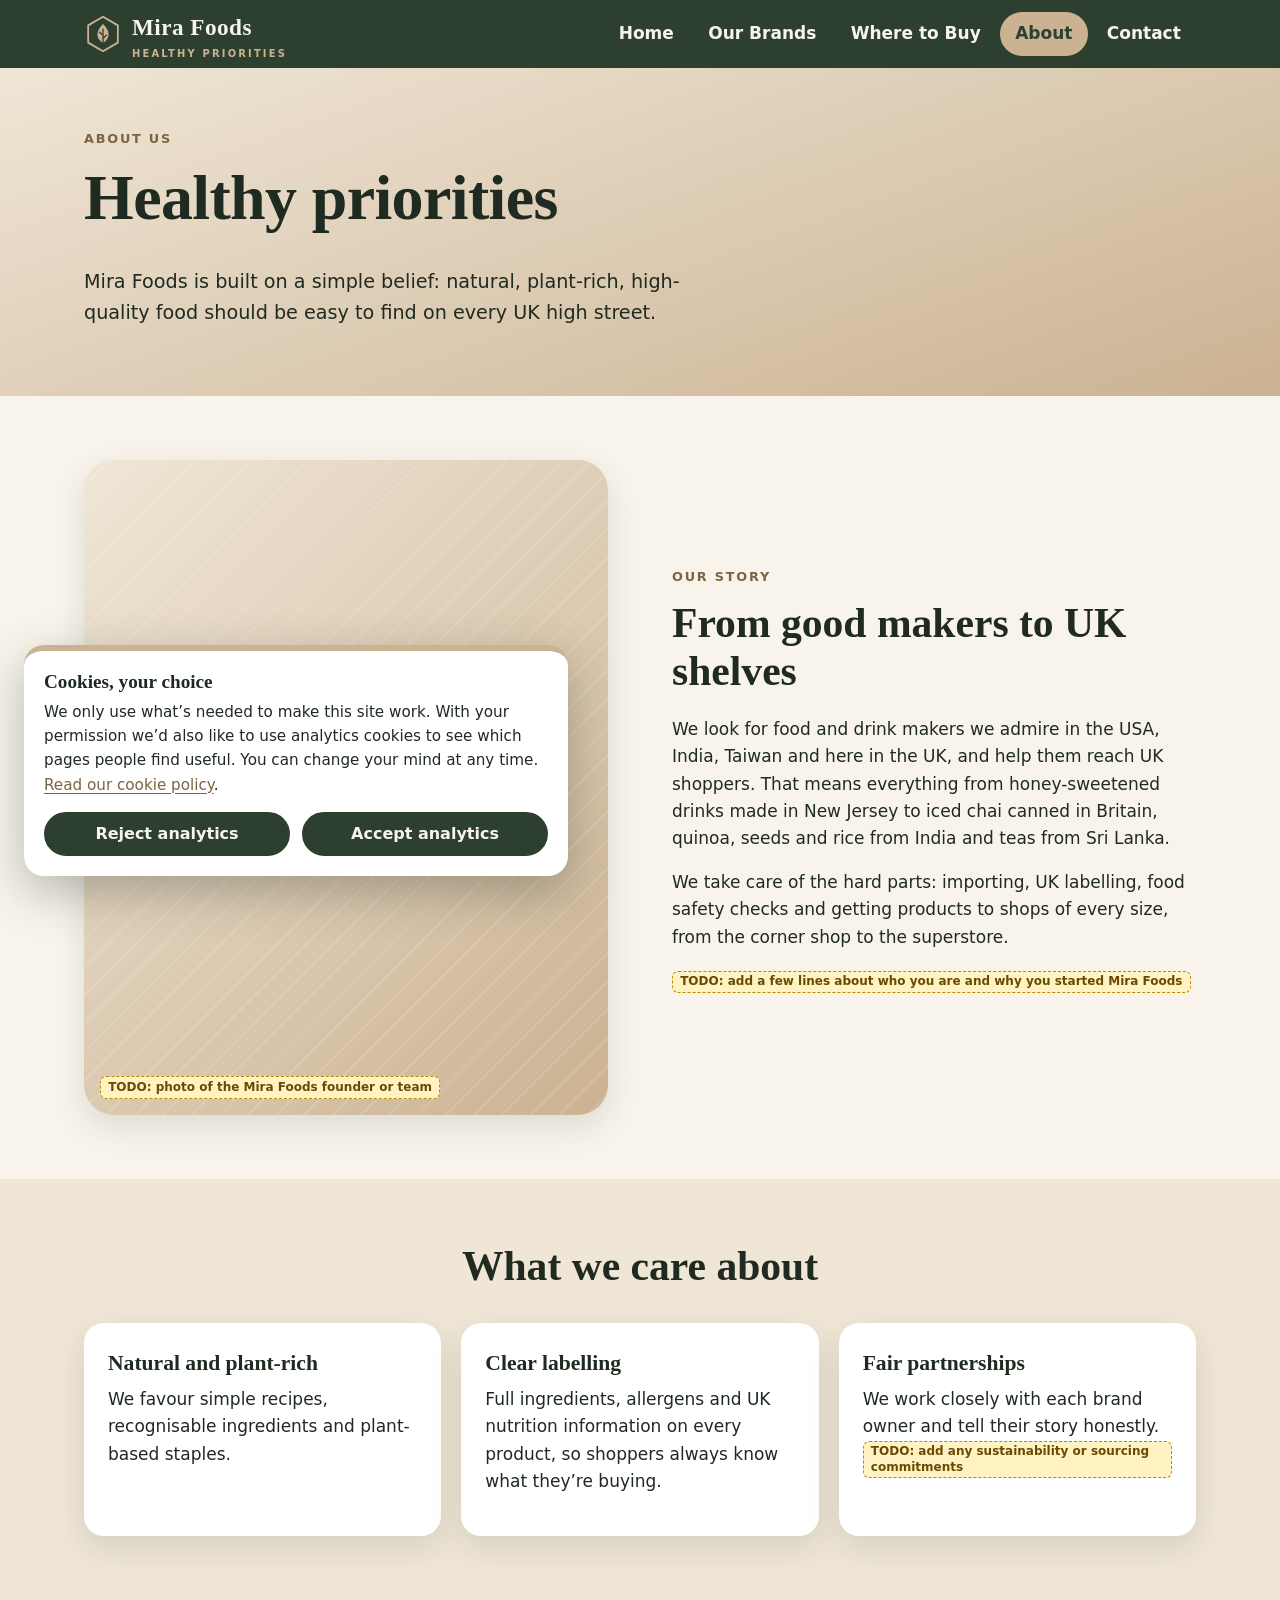
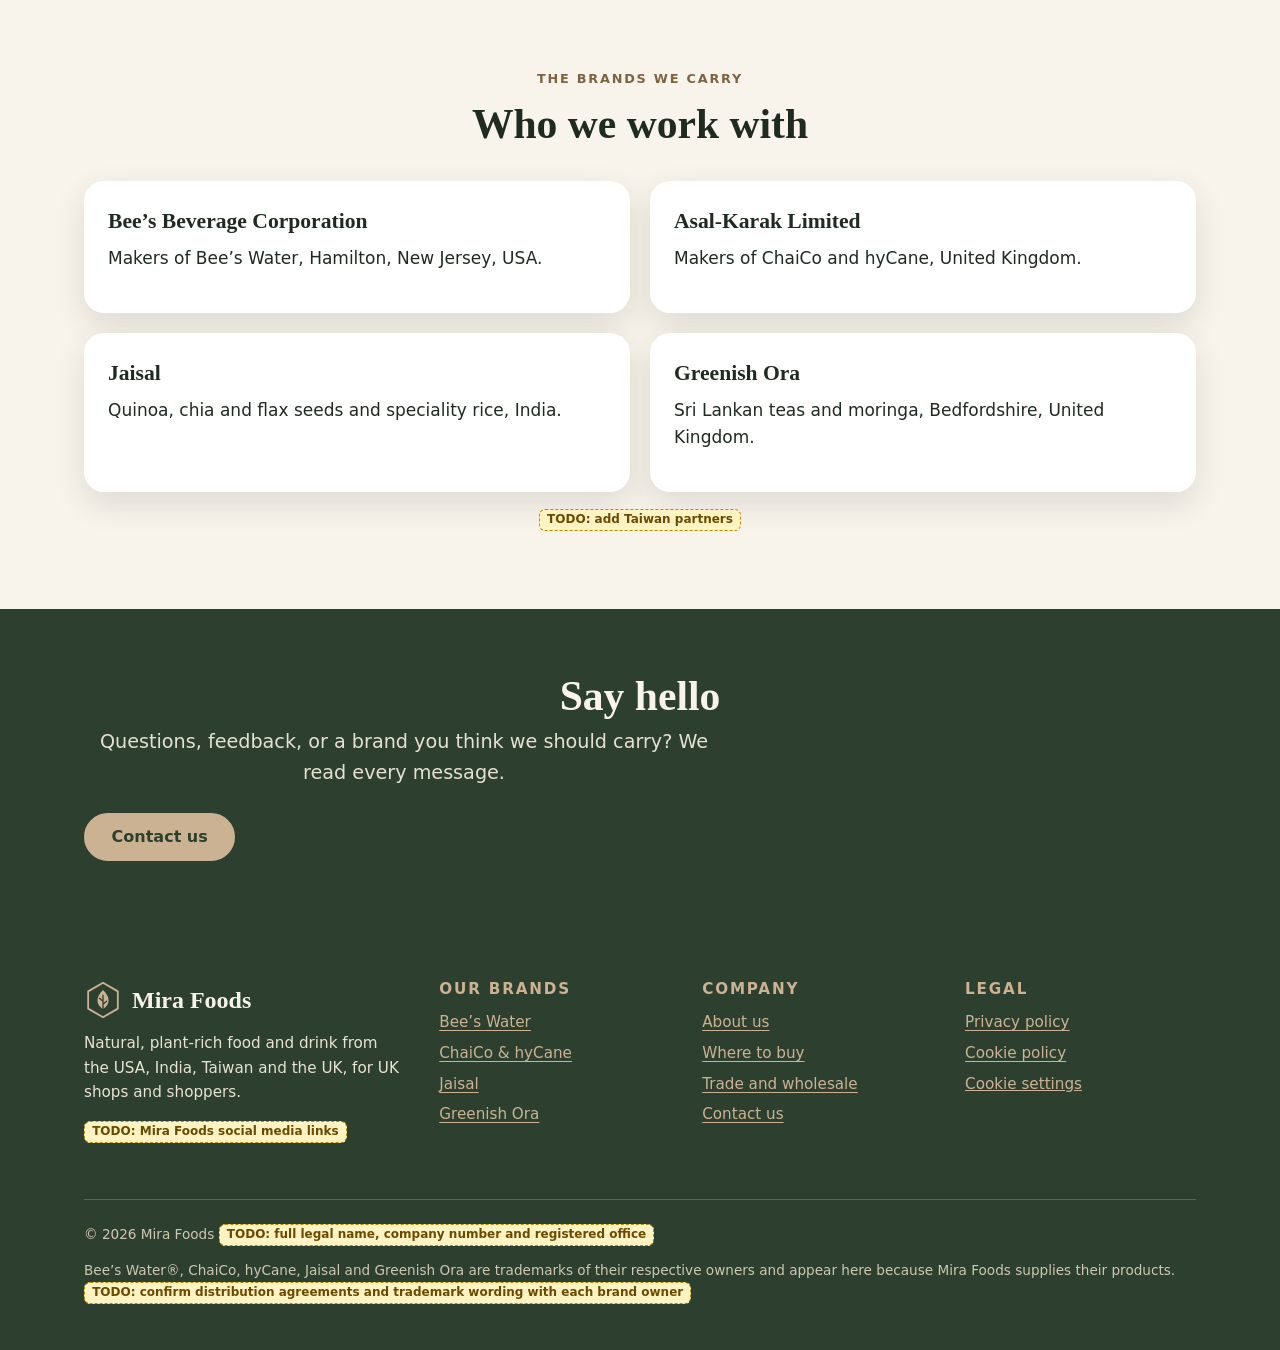
==== commit f09b42d7: "Rename the Anvi brand to Jaisal Move the page to jaisal.html, leave a redirect at anvi.html, update " ====
--- a/about.html
+++ b/about.html
@@ -51,7 +51,7 @@
         <div>
           <span class="eyebrow">Our story</span>
           <h2>From good makers to UK shelves</h2>
-          <p>We look for food and drink makers we admire in the USA, India, Taiwan and here in the UK, and help them reach UK shoppers. That means everything from honey-sweetened drinks made in New Jersey to iced chai canned in Britain, basmati rice from Rajasthan and teas from Sri Lanka.</p>
+          <p>We look for food and drink makers we admire in the USA, India, Taiwan and here in the UK, and help them reach UK shoppers. That means everything from honey-sweetened drinks made in New Jersey to iced chai canned in Britain, quinoa, seeds and rice from India and teas from Sri Lanka.</p>
           <p>We take care of the hard parts: importing, UK labelling, food safety checks and getting products to shops of every size, from the corner shop to the superstore.</p>
           <p><span class="todo">TODO: add a few lines about who you are and why you started Mira Foods</span></p>
         </div>
@@ -75,7 +75,7 @@
         <div class="grid grid--2" style="margin-top:2rem">
           <div class="card"><h3>Bee’s Beverage Corporation</h3><p>Makers of Bee’s Water, Hamilton, New Jersey, USA.</p></div>
           <div class="card"><h3>Asal-Karak Limited</h3><p>Makers of ChaiCo and hyCane, United Kingdom.</p></div>
-          <div class="card"><h3>Anvi Little India</h3><p>Rice, millets, pulses and spices, Jodhpur, Rajasthan, India.</p></div>
+          <div class="card"><h3>Jaisal</h3><p>Quinoa, chia and flax seeds and speciality rice, India.</p></div>
           <div class="card"><h3>Greenish Ora</h3><p>Sri Lankan teas and moringa, Bedfordshire, United Kingdom.</p></div>
         </div>
         <p class="small center" style="margin-top:1rem"><span class="todo">TODO: add Taiwan partners</span></p>
@@ -104,7 +104,7 @@
           <ul>
             <li><a href="bees-water.html">Bee’s Water</a></li>
             <li><a href="chaico.html">ChaiCo &amp; hyCane</a></li>
-            <li><a href="anvi.html">Anvi</a></li>
+            <li><a href="jaisal.html">Jaisal</a></li>
             <li><a href="greenish-ora.html">Greenish Ora</a></li>
           </ul>
         </div>
@@ -128,7 +128,7 @@
       </div>
       <div class="footer-legal">
         <p>© <span data-year>2026</span> Mira Foods <span class="todo">TODO: full legal name, company number and registered office</span></p>
-        <p>Bee’s Water®, ChaiCo, hyCane, Little India® and Greenish Ora are trademarks of their respective owners and appear here because Mira Foods supplies their products. <span class="todo">TODO: confirm distribution agreements and trademark wording with each brand owner</span></p>
+        <p>Bee’s Water®, ChaiCo, hyCane, Jaisal and Greenish Ora are trademarks of their respective owners and appear here because Mira Foods supplies their products. <span class="todo">TODO: confirm distribution agreements and trademark wording with each brand owner</span></p>
       </div>
     </div>
   </footer>
--- a/css/styles.css
+++ b/css/styles.css
@@ -32,7 +32,7 @@
 
 .theme-bees   { --brand: #e9a93a; --brand-deep: #9a5b0c; --hero-a: #f6d48b; --hero-b: #e9a93a; }
 .theme-chaico { --brand: #db5c2d; --brand-deep: #a63d16; --hero-a: #f8d2bf; --hero-b: #ef9a74; }
-.theme-anvi   { --brand: #2e3192; --brand-deep: #2e3192; --hero-a: #e6e7f8; --hero-b: #f2c27e; }
+.theme-jaisal   { --brand: #2e3192; --brand-deep: #2e3192; --hero-a: #e6e7f8; --hero-b: #f2c27e; }
 .theme-ora    { --brand: #b8862b; --brand-deep: #7a5a17; --hero-a: #eef0dc; --hero-b: #c8d59a; }
 
 *,
@@ -304,7 +304,7 @@
 .brand-card__more { margin-top: auto; padding-top: 0.5rem; font-weight: 700; color: var(--green); }
 .c-bees-bg { --c: linear-gradient(160deg, #f6d48b, #e9a93a); }
 .c-chaico-bg { --c: linear-gradient(160deg, #fbe2d4, #f3b08f); }
-.c-anvi-bg { --c: linear-gradient(160deg, #eef0fb, #f6d7a8); }
+.c-jaisal-bg { --c: linear-gradient(160deg, #eef0fb, #f6d7a8); }
 .c-ora-bg { --c: #111; }
 .c-coming-bg { --c: repeating-linear-gradient(135deg, var(--cream-2) 0 14px, var(--sand-light) 14px 28px); }
 .wordmark { font-family: var(--font-head); font-size: 2.2rem; font-weight: 700; color: var(--ink); }
@@ -329,6 +329,12 @@
 .product-card__body h3 { margin: 0.25rem 0 0; }
 .product-card__body p { margin: 0; color: var(--ink-soft); }
 .product-card .price { margin-top: auto; padding-top: 0.5rem; }
+
+/* Certification logos */
+.cert-row { display: flex; flex-wrap: wrap; align-items: center; gap: 0.5rem 0.75rem; margin: 0.4rem 0 0; }
+.cert-row img { height: 2.75rem; width: auto; }
+.cert-row--large { gap: 1rem; margin-top: 1.25rem; }
+.cert-row--large img { height: 5.5rem; }
 
 /* Bee's Water flavour cards */
 .flavour-card {
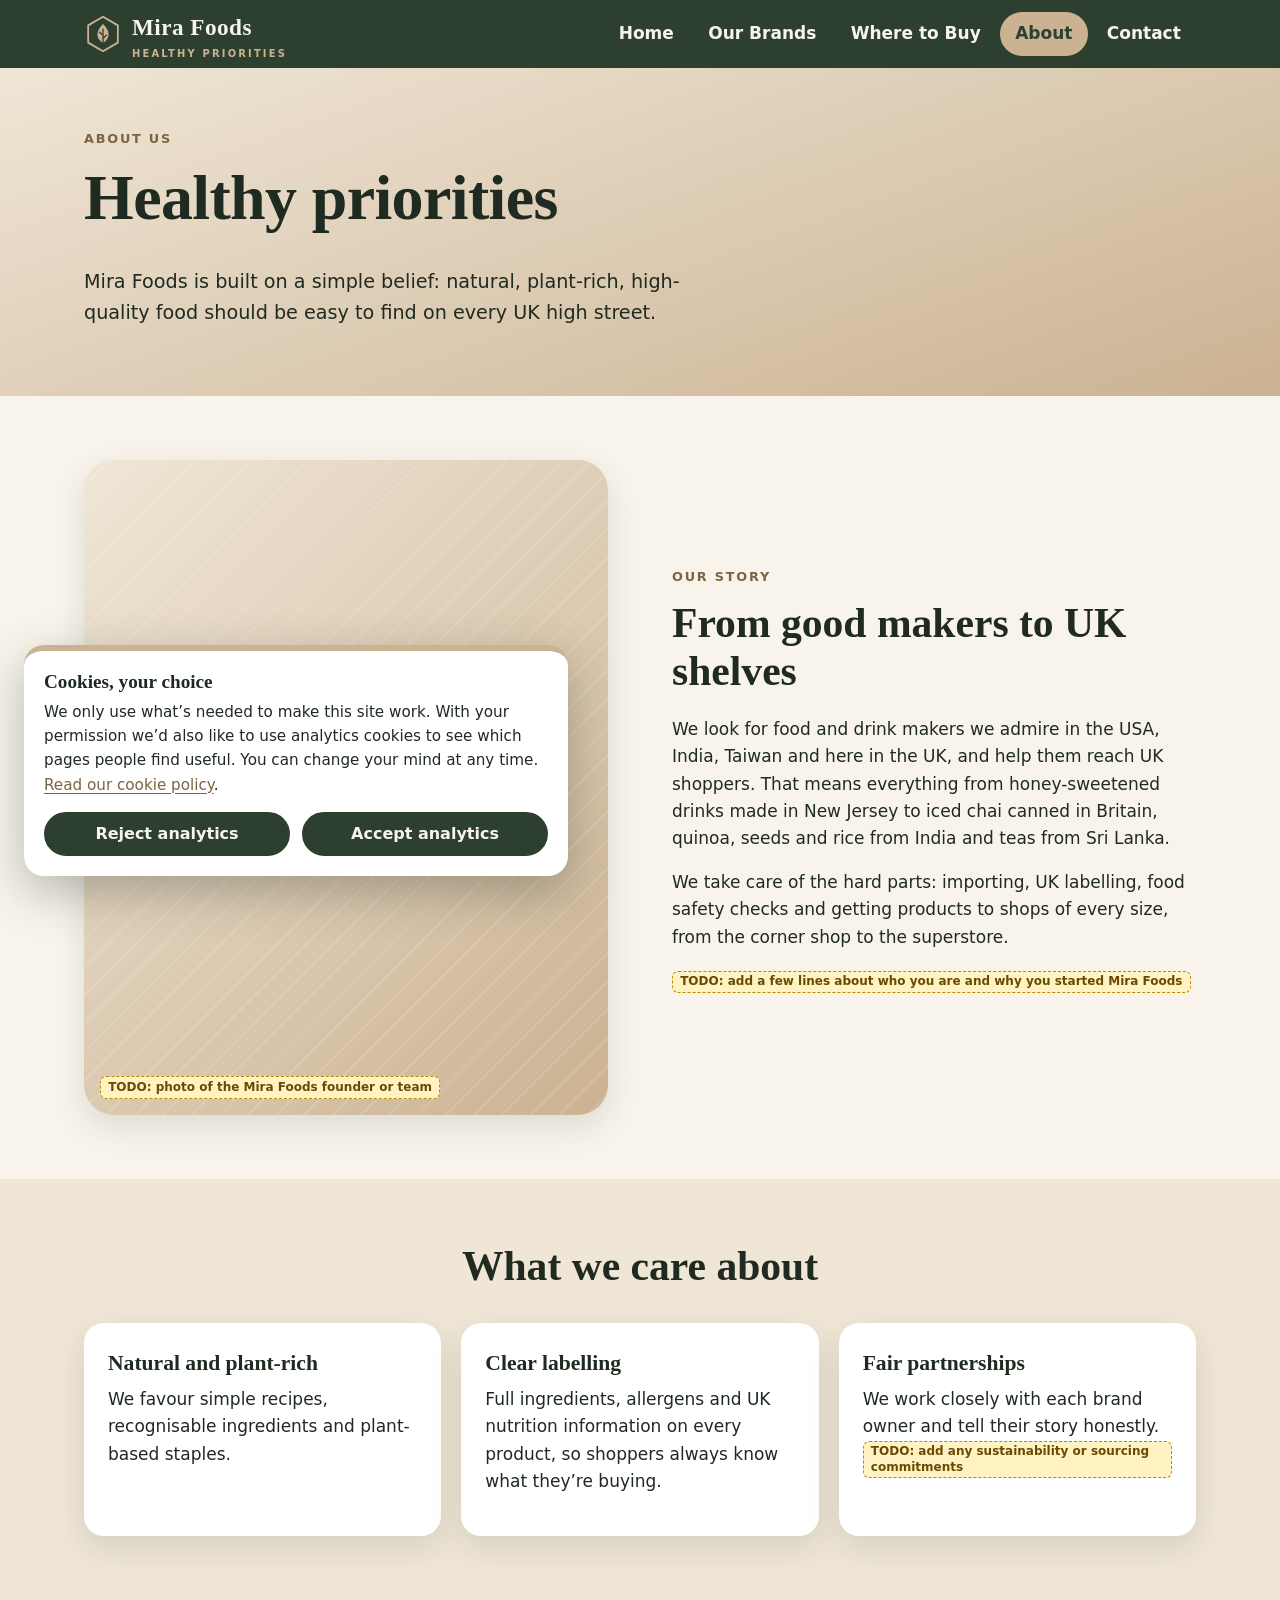
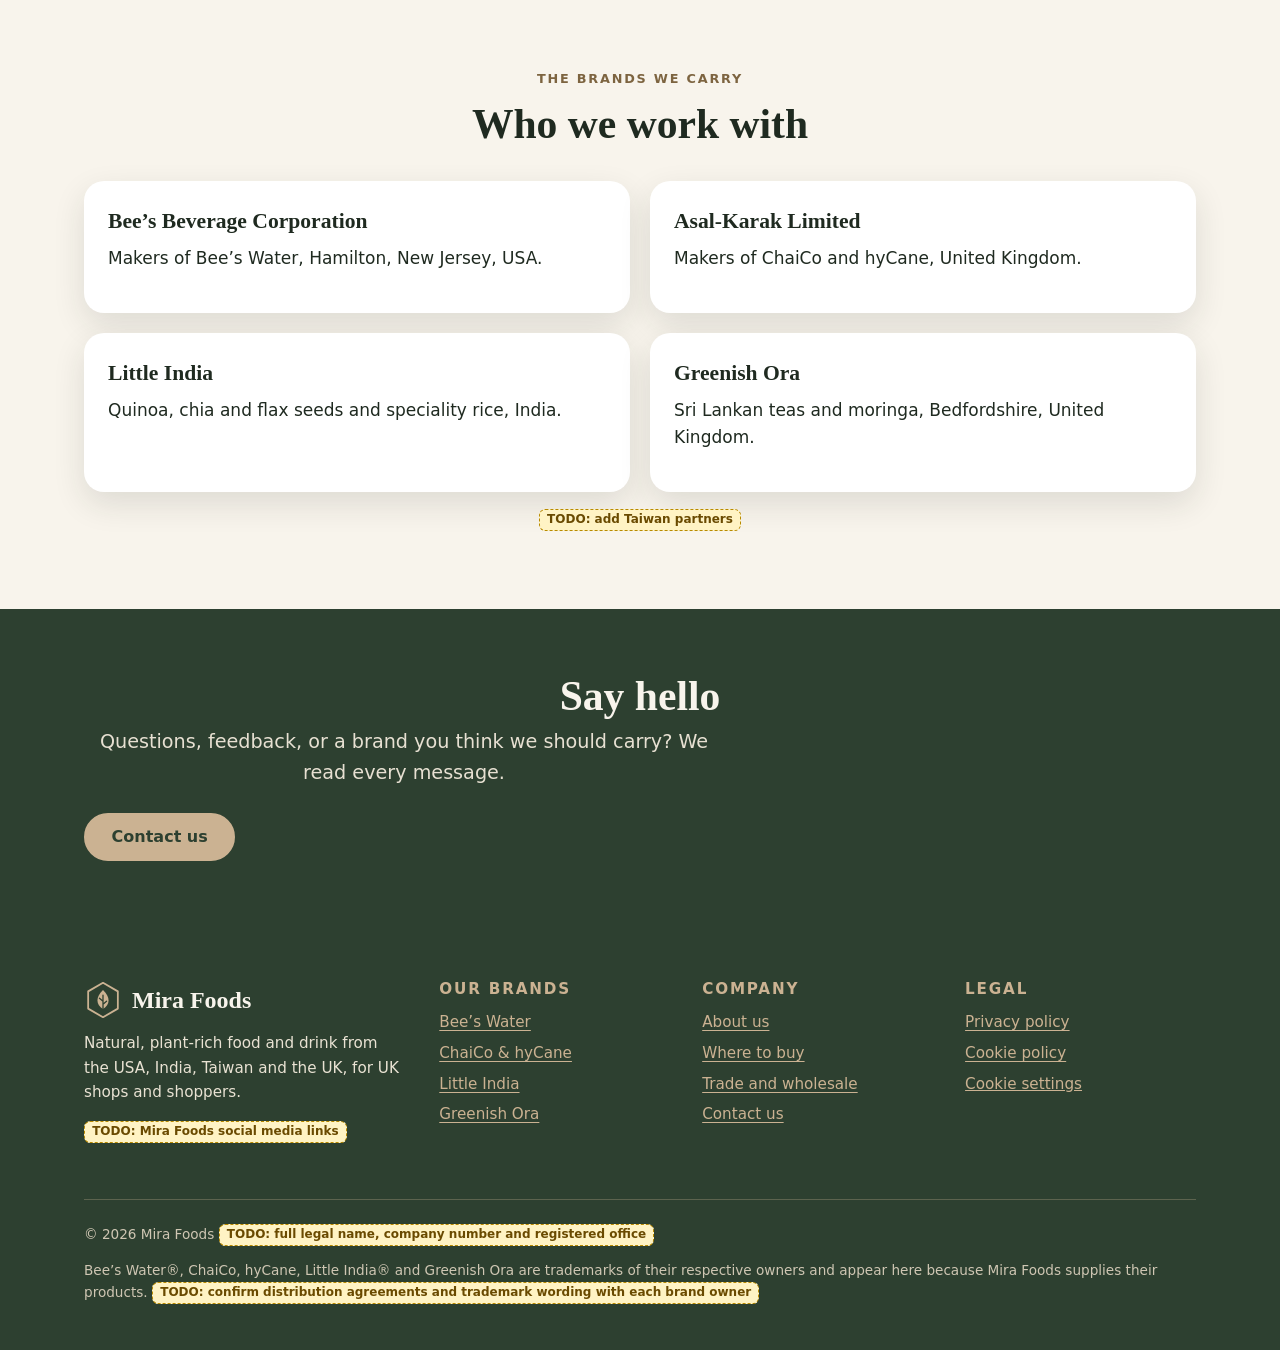
==== commit 1f461d6f: "Rename the Jaisal brand to Little India Move the page to little-india.html, redirect the old Jaisal " ====
--- a/about.html
+++ b/about.html
@@ -75,7 +75,7 @@
         <div class="grid grid--2" style="margin-top:2rem">
           <div class="card"><h3>Bee’s Beverage Corporation</h3><p>Makers of Bee’s Water, Hamilton, New Jersey, USA.</p></div>
           <div class="card"><h3>Asal-Karak Limited</h3><p>Makers of ChaiCo and hyCane, United Kingdom.</p></div>
-          <div class="card"><h3>Jaisal</h3><p>Quinoa, chia and flax seeds and speciality rice, India.</p></div>
+          <div class="card"><h3>Little India</h3><p>Quinoa, chia and flax seeds and speciality rice, India.</p></div>
           <div class="card"><h3>Greenish Ora</h3><p>Sri Lankan teas and moringa, Bedfordshire, United Kingdom.</p></div>
         </div>
         <p class="small center" style="margin-top:1rem"><span class="todo">TODO: add Taiwan partners</span></p>
@@ -104,7 +104,7 @@
           <ul>
             <li><a href="bees-water.html">Bee’s Water</a></li>
             <li><a href="chaico.html">ChaiCo &amp; hyCane</a></li>
-            <li><a href="jaisal.html">Jaisal</a></li>
+            <li><a href="little-india.html">Little India</a></li>
             <li><a href="greenish-ora.html">Greenish Ora</a></li>
           </ul>
         </div>
@@ -128,7 +128,7 @@
       </div>
       <div class="footer-legal">
         <p>© <span data-year>2026</span> Mira Foods <span class="todo">TODO: full legal name, company number and registered office</span></p>
-        <p>Bee’s Water®, ChaiCo, hyCane, Jaisal and Greenish Ora are trademarks of their respective owners and appear here because Mira Foods supplies their products. <span class="todo">TODO: confirm distribution agreements and trademark wording with each brand owner</span></p>
+        <p>Bee’s Water®, ChaiCo, hyCane, Little India® and Greenish Ora are trademarks of their respective owners and appear here because Mira Foods supplies their products. <span class="todo">TODO: confirm distribution agreements and trademark wording with each brand owner</span></p>
       </div>
     </div>
   </footer>
--- a/css/styles.css
+++ b/css/styles.css
@@ -32,7 +32,7 @@
 
 .theme-bees   { --brand: #e9a93a; --brand-deep: #9a5b0c; --hero-a: #f6d48b; --hero-b: #e9a93a; }
 .theme-chaico { --brand: #db5c2d; --brand-deep: #a63d16; --hero-a: #f8d2bf; --hero-b: #ef9a74; }
-.theme-jaisal   { --brand: #2e3192; --brand-deep: #2e3192; --hero-a: #e6e7f8; --hero-b: #f2c27e; }
+.theme-little-india   { --brand: #2e3192; --brand-deep: #2e3192; --hero-a: #e6e7f8; --hero-b: #f2c27e; }
 .theme-ora    { --brand: #b8862b; --brand-deep: #7a5a17; --hero-a: #eef0dc; --hero-b: #c8d59a; }
 
 *,
@@ -304,7 +304,7 @@
 .brand-card__more { margin-top: auto; padding-top: 0.5rem; font-weight: 700; color: var(--green); }
 .c-bees-bg { --c: linear-gradient(160deg, #f6d48b, #e9a93a); }
 .c-chaico-bg { --c: linear-gradient(160deg, #fbe2d4, #f3b08f); }
-.c-jaisal-bg { --c: linear-gradient(160deg, #eef0fb, #f6d7a8); }
+.c-little-india-bg { --c: linear-gradient(160deg, #eef0fb, #f6d7a8); }
 .c-ora-bg { --c: #111; }
 .c-coming-bg { --c: repeating-linear-gradient(135deg, var(--cream-2) 0 14px, var(--sand-light) 14px 28px); }
 .wordmark { font-family: var(--font-head); font-size: 2.2rem; font-weight: 700; color: var(--ink); }
